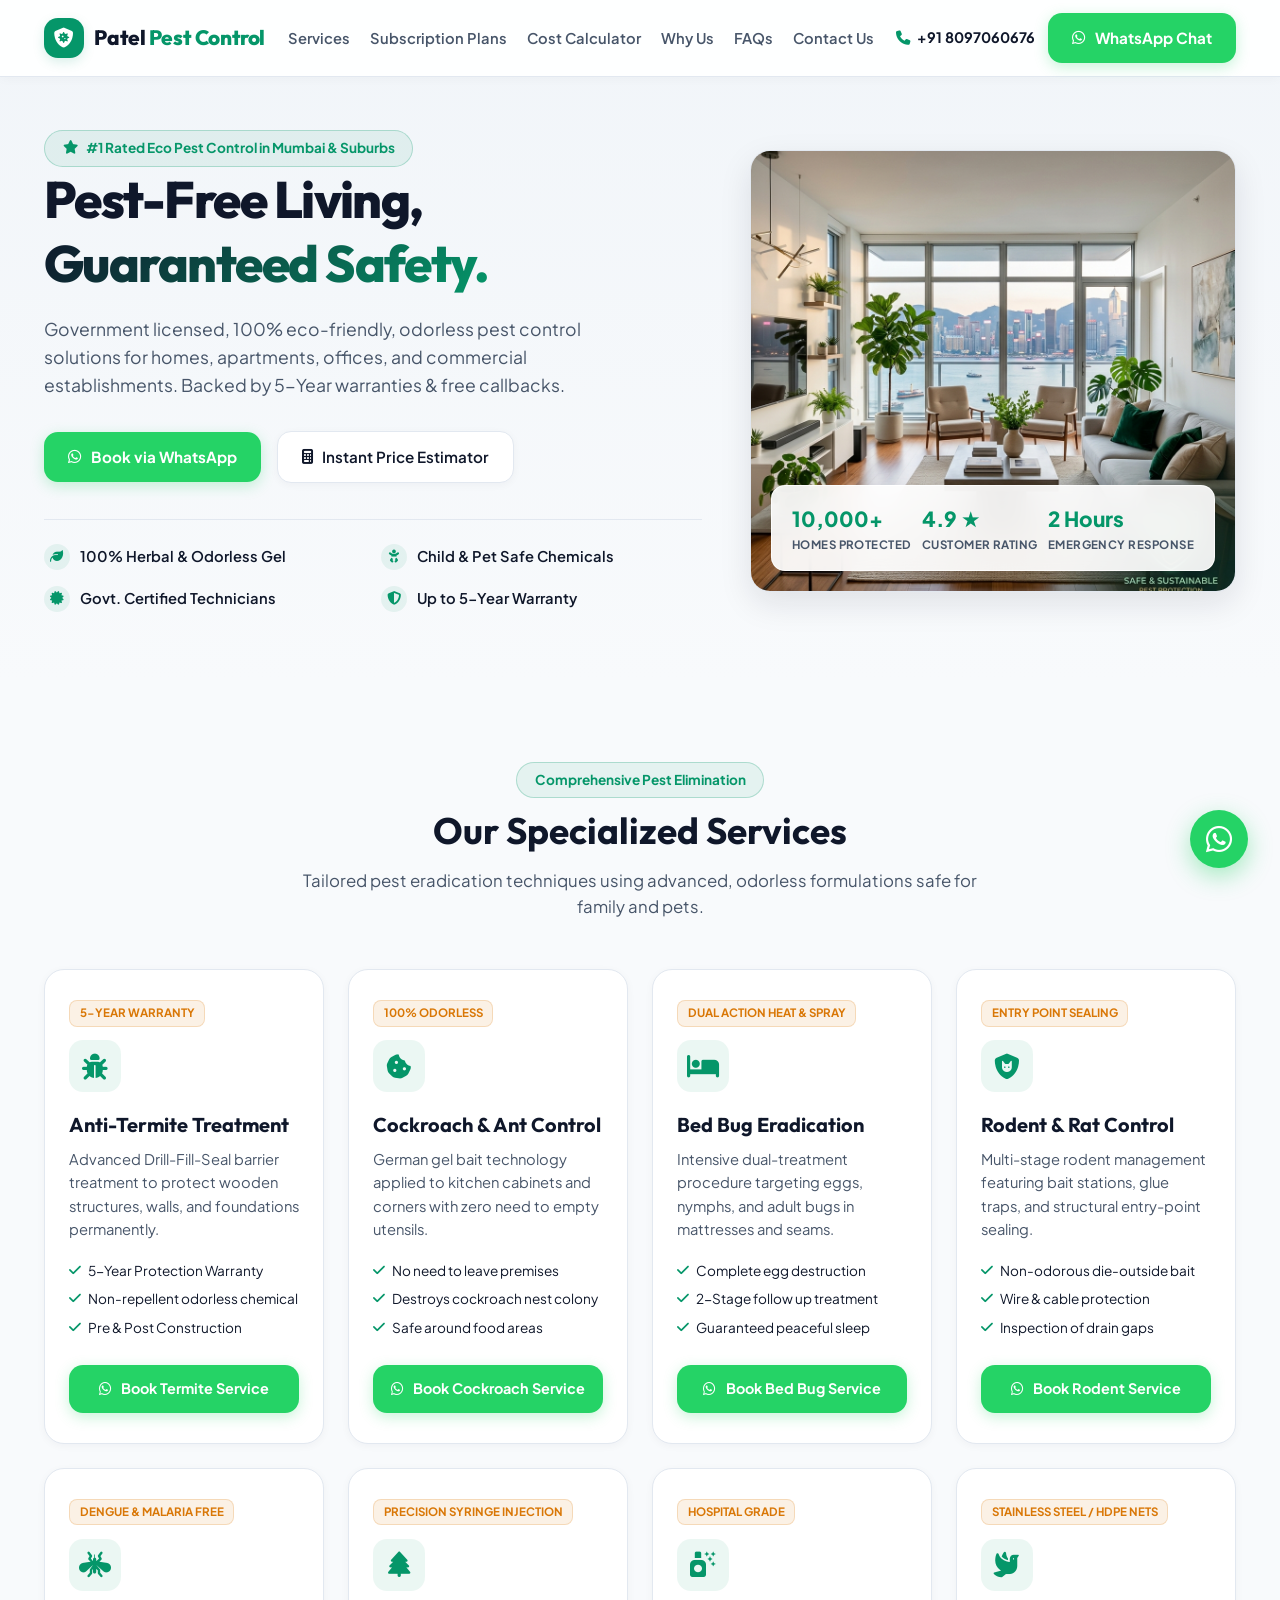
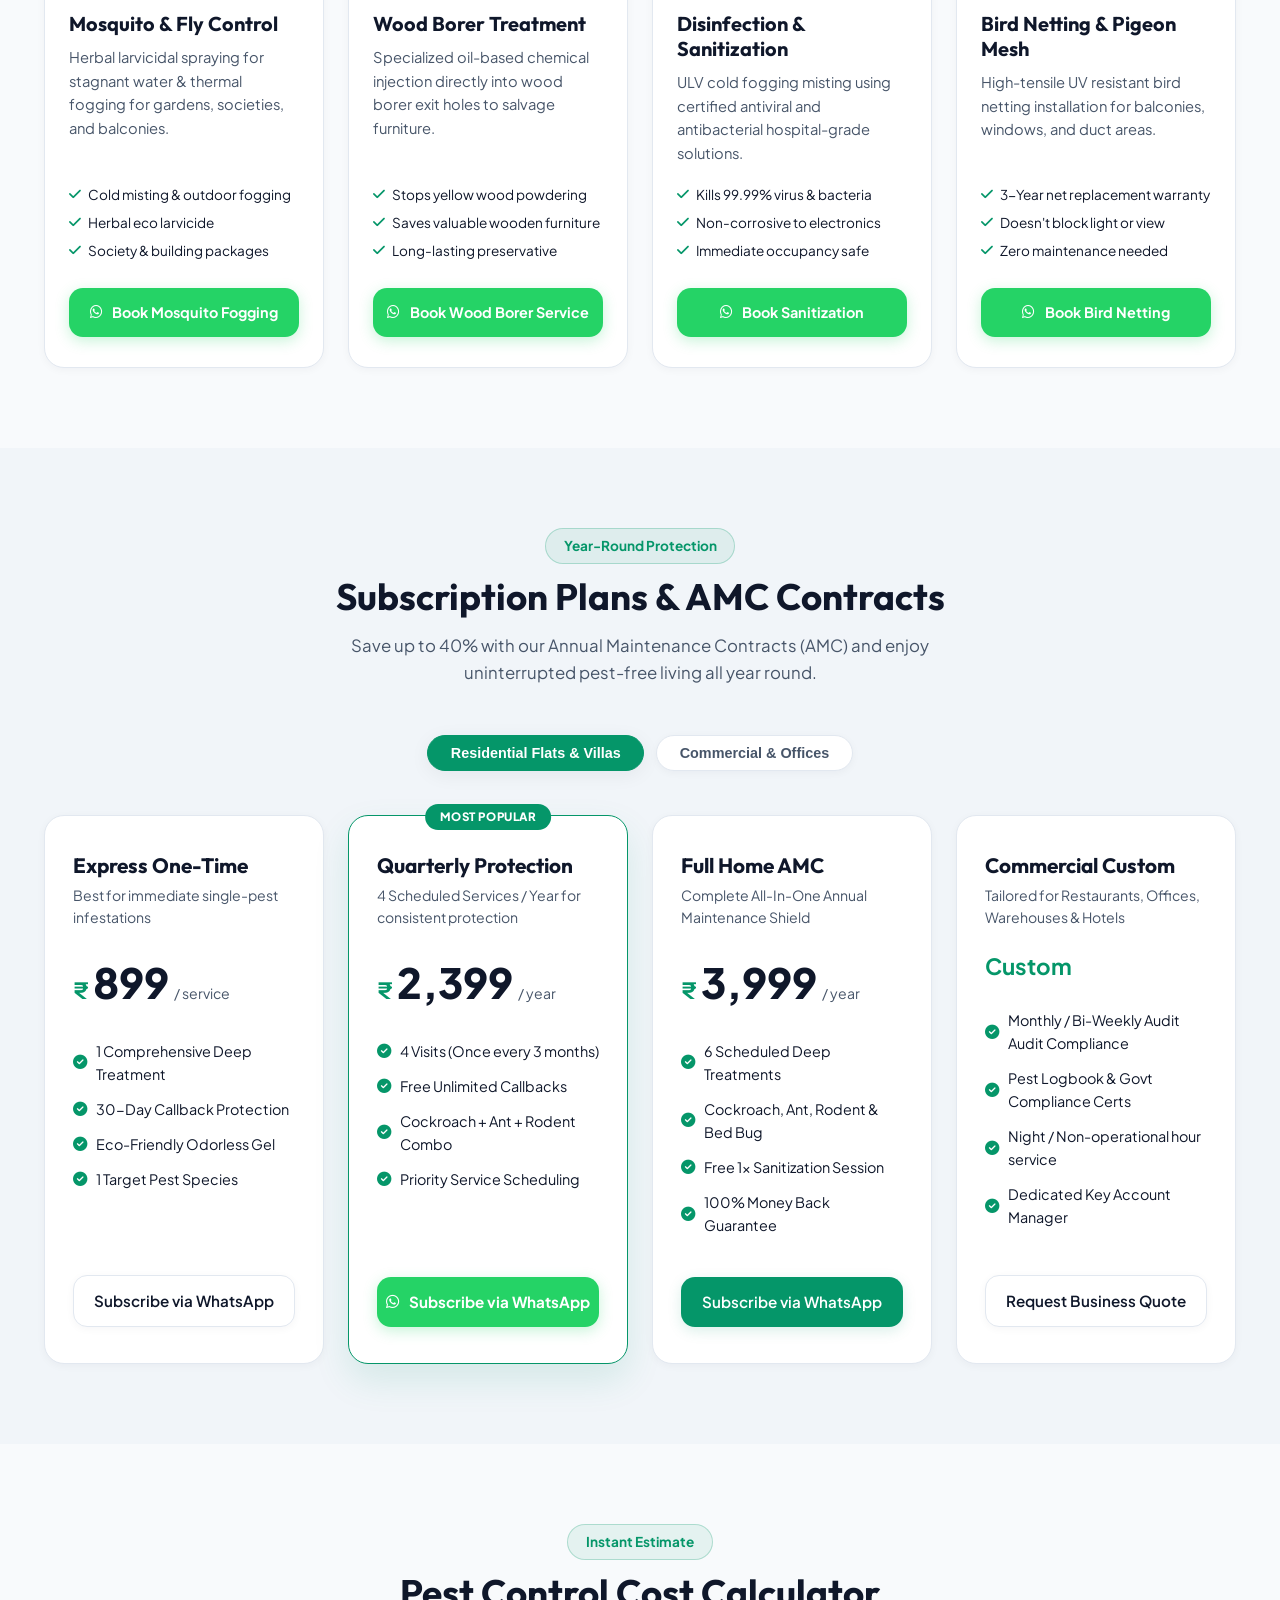
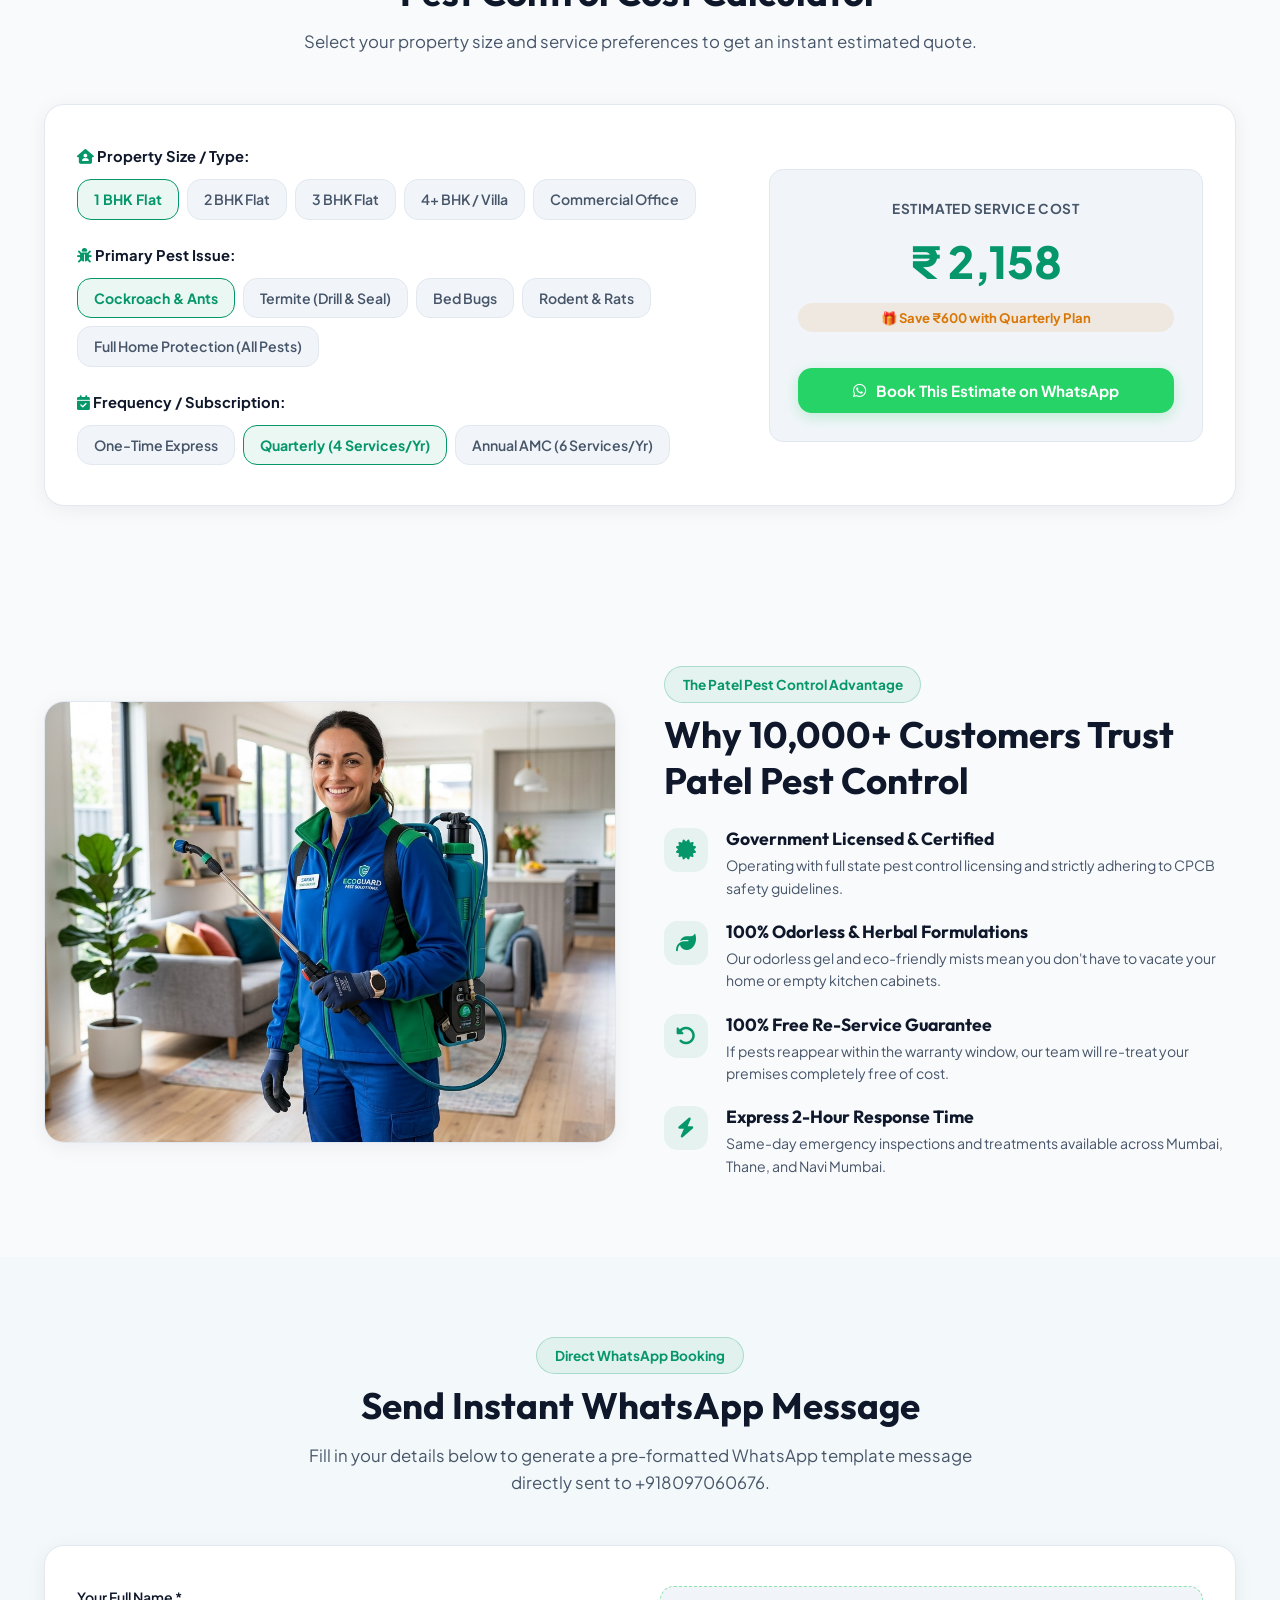
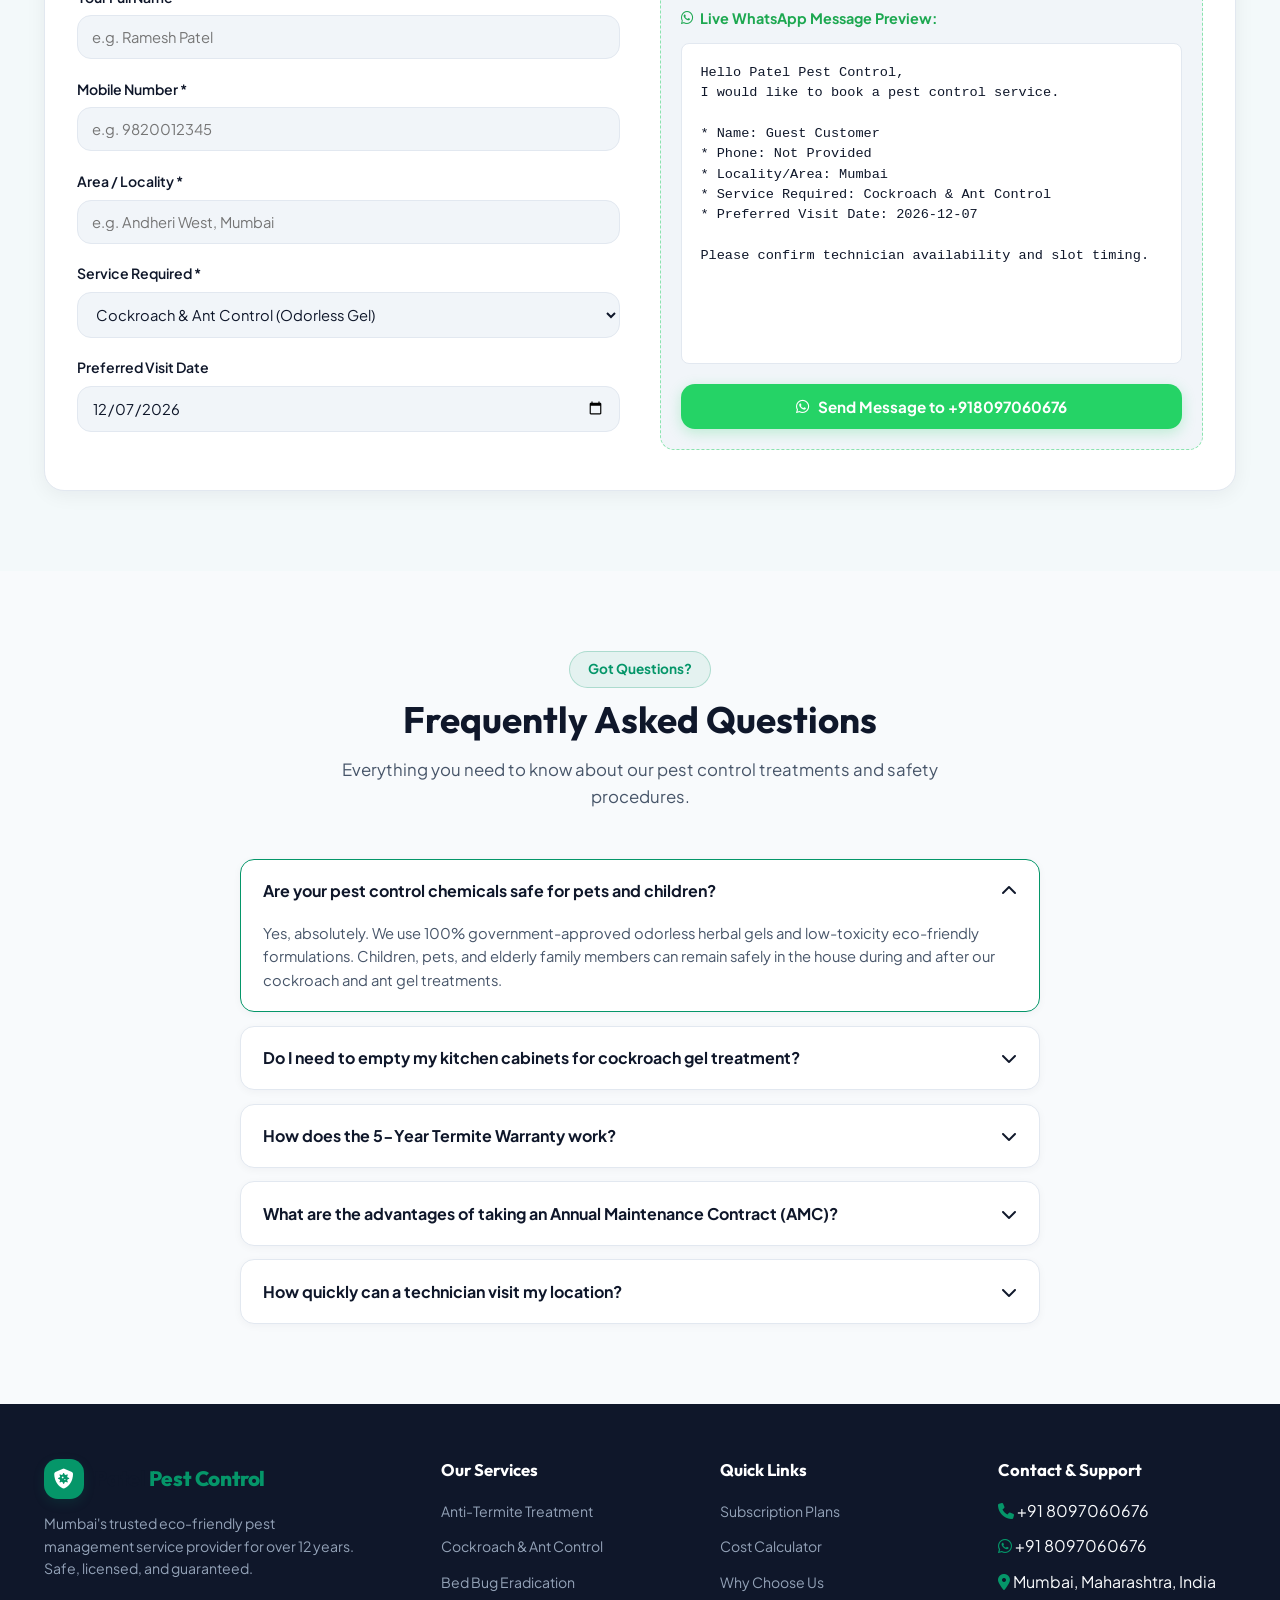
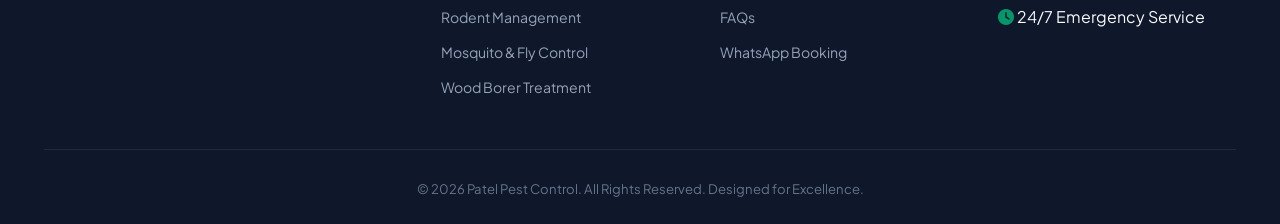
==== index.html @ f228562a "first" ====
<!DOCTYPE html>
<html lang="en">
<head>
  <meta charset="UTF-8">
  <meta name="viewport" content="width=device-width, initial-scale=1.0">
  <title>Patel Pest Control | Govt Licensed Eco-Friendly Pest Control & AMC Services</title>
  <meta name="description" content="Patel Pest Control provides 100% safe, odorless, and eco-friendly pest control services for home and commercial premises. Termite, Cockroach, Bed Bug, Rodent & AMC Subscription plans. Contact +918097060676.">
  <link rel="stylesheet" href="styles.css">
  <!-- Font Awesome Icons -->
  <link rel="stylesheet" href="https://cdnjs.cloudflare.com/ajax/libs/font-awesome/6.4.0/css/all.min.css">
</head>
<body>

  <!-- Floating WhatsApp CTA -->
  <a href="https://wa.me/918097060676?text=Hi%20Patel%20Pest%20Control%2C%20I%20need%20an%20urgent%20pest%20control%20inspection." 
     target="_blank" 
     rel="noopener noreferrer" 
     class="whatsapp-float" 
     id="floatingWhatsappBtn"
     aria-label="Chat on WhatsApp">
    <i class="fa-brands fa-whatsapp"></i>
  </a>

  <!-- Header Navigation -->
  <header class="header" id="header">
    <div class="container header-container">
      <a href="#" class="brand">
        <div class="brand-icon">
          <i class="fa-solid fa-shield-virus"></i>
        </div>
        <div class="brand-name">
          Patel <span class="text-emerald">Pest Control</span>
        </div>
      </a>

      <nav>
        <ul class="nav-menu" id="navMenu">
          <li><a href="#services" class="nav-link">Services</a></li>
          <li><a href="#pricing" class="nav-link">Subscription Plans</a></li>
          <li><a href="#estimator" class="nav-link">Cost Calculator</a></li>
          <li><a href="#why-us" class="nav-link">Why Us</a></li>
          <li><a href="#faqs" class="nav-link">FAQs</a></li>
          <li><a href="#contact" class="nav-link">Contact Us</a></li>
          <li class="mobile-only-cta" style="margin-top: 0.5rem; display: none;">
            <a href="tel:+918097060676" class="btn btn-secondary" style="width: 100%; text-align: center;">
              <i class="fa-solid fa-phone text-emerald"></i> Call +91 8097060676
            </a>
          </li>
        </ul>
      </nav>

      <div class="header-actions">
        <a href="tel:+918097060676" class="phone-link">
          <i class="fa-solid fa-phone text-emerald"></i>
          <span>+91 8097060676</span>
        </a>
        <a href="https://wa.me/918097060676?text=Hello%20Patel%20Pest%20Control%2C%20I%20would%20like%20to%20inquire%20about%20your%20services." 
           target="_blank" 
           rel="noopener noreferrer" 
           class="btn btn-whatsapp" 
           id="headerWhatsappBtn">
          <i class="fa-brands fa-whatsapp"></i>
          <span>WhatsApp Chat</span>
        </a>
        <button class="mobile-toggle" id="mobileToggle" aria-label="Toggle navigation">
          <i class="fa-solid fa-bars"></i>
        </button>
      </div>
    </div>
  </header>

  <!-- Hero Section -->
  <section class="hero" id="hero">
    <div class="container hero-grid">
      <div class="hero-content">
        <div class="badge hero-badge">
          <i class="fa-solid fa-star text-amber"></i>
          <span>#1 Rated Eco Pest Control in Mumbai & Suburbs</span>
        </div>
        <h1 class="hero-title">
          Pest-Free Living, <br>
          <span class="text-gradient">Guaranteed Safety.</span>
        </h1>
        <p class="hero-subtitle">
          Government licensed, 100% eco-friendly, odorless pest control solutions for homes, apartments, offices, and commercial establishments. Backed by 5-Year warranties & free callbacks.
        </p>

        <div class="hero-actions">
          <a href="https://wa.me/918097060676?text=Hi%20Patel%20Pest%20Control%2C%20I%20want%20to%20book%20a%20free%20pest%20inspection%20service." 
             target="_blank" 
             rel="noopener noreferrer" 
             class="btn btn-whatsapp" 
             id="heroBookWhatsappBtn">
            <i class="fa-brands fa-whatsapp"></i>
            <span>Book via WhatsApp</span>
          </a>
          <a href="#estimator" class="btn btn-secondary">
            <i class="fa-solid fa-calculator"></i>
            <span>Instant Price Estimator</span>
          </a>
        </div>

        <div class="hero-trust-list">
          <div class="trust-item">
            <div class="trust-icon"><i class="fa-solid fa-leaf"></i></div>
            <span>100% Herbal & Odorless Gel</span>
          </div>
          <div class="trust-item">
            <div class="trust-icon"><i class="fa-solid fa-baby"></i></div>
            <span>Child & Pet Safe Chemicals</span>
          </div>
          <div class="trust-item">
            <div class="trust-icon"><i class="fa-solid fa-certificate"></i></div>
            <span>Govt. Certified Technicians</span>
          </div>
          <div class="trust-item">
            <div class="trust-icon"><i class="fa-solid fa-shield-halved"></i></div>
            <span>Up to 5-Year Warranty</span>
          </div>
        </div>
      </div>

      <div class="hero-image-wrapper">
        <div class="hero-card">
          <img src="assets/hero.png" alt="Patel Pest Control - Clean Modern Home">
          <div class="hero-floating-badge">
            <div class="stat-item">
              <div class="stat-number">10,000+</div>
              <div class="stat-label">Homes Protected</div>
            </div>
            <div class="stat-item">
              <div class="stat-number">4.9 ★</div>
              <div class="stat-label">Customer Rating</div>
            </div>
            <div class="stat-item">
              <div class="stat-number">2 Hours</div>
              <div class="stat-label">Emergency Response</div>
            </div>
          </div>
        </div>
      </div>
    </div>
  </section>

  <!-- Comprehensive Services Section -->
  <section class="section" id="services">
    <div class="container">
      <div class="section-header">
        <div class="badge">Comprehensive Pest Elimination</div>
        <h2 class="section-title">Our Specialized Services</h2>
        <p class="section-subtitle">
          Tailored pest eradication techniques using advanced, odorless formulations safe for family and pets.
        </p>
      </div>

      <div class="services-grid">
        <!-- Service 1: Termite Control -->
        <div class="service-card">
          <div class="service-tag">5-YEAR WARRANTY</div>
          <div class="service-icon-box">
            <i class="fa-solid fa-bug"></i>
          </div>
          <h3 class="service-title">Anti-Termite Treatment</h3>
          <p class="service-desc">
            Advanced Drill-Fill-Seal barrier treatment to protect wooden structures, walls, and foundations permanently.
          </p>
          <ul class="service-features">
            <li><i class="fa-solid fa-check"></i> 5-Year Protection Warranty</li>
            <li><i class="fa-solid fa-check"></i> Non-repellent odorless chemical</li>
            <li><i class="fa-solid fa-check"></i> Pre & Post Construction</li>
          </ul>
          <a href="https://wa.me/918097060676?text=Hi%20Patel%20Pest%20Control%2C%20I%20want%20to%20book%20Anti-Termite%20Treatment." 
             target="_blank" rel="noopener noreferrer" class="btn btn-whatsapp" style="width: 100%; font-size: 0.9rem;">
            <i class="fa-brands fa-whatsapp"></i> Book Termite Service
          </a>
        </div>

        <!-- Service 2: Cockroach Control -->
        <div class="service-card">
          <div class="service-tag">100% ODORLESS</div>
          <div class="service-icon-box">
            <i class="fa-solid fa-cookie-bite"></i>
          </div>
          <h3 class="service-title">Cockroach & Ant Control</h3>
          <p class="service-desc">
            German gel bait technology applied to kitchen cabinets and corners with zero need to empty utensils.
          </p>
          <ul class="service-features">
            <li><i class="fa-solid fa-check"></i> No need to leave premises</li>
            <li><i class="fa-solid fa-check"></i> Destroys cockroach nest colony</li>
            <li><i class="fa-solid fa-check"></i> Safe around food areas</li>
          </ul>
          <a href="https://wa.me/918097060676?text=Hi%20Patel%20Pest%20Control%2C%20I%20need%20Cockroach%20%26%20Ant%20Control%20service." 
             target="_blank" rel="noopener noreferrer" class="btn btn-whatsapp" style="width: 100%; font-size: 0.9rem;">
            <i class="fa-brands fa-whatsapp"></i> Book Cockroach Service
          </a>
        </div>

        <!-- Service 3: Bed Bug Eradication -->
        <div class="service-card">
          <div class="service-tag">DUAL ACTION HEAT & SPRAY</div>
          <div class="service-icon-box">
            <i class="fa-solid fa-bed"></i>
          </div>
          <h3 class="service-title">Bed Bug Eradication</h3>
          <p class="service-desc">
            Intensive dual-treatment procedure targeting eggs, nymphs, and adult bugs in mattresses and seams.
          </p>
          <ul class="service-features">
            <li><i class="fa-solid fa-check"></i> Complete egg destruction</li>
            <li><i class="fa-solid fa-check"></i> 2-Stage follow up treatment</li>
            <li><i class="fa-solid fa-check"></i> Guaranteed peaceful sleep</li>
          </ul>
          <a href="https://wa.me/918097060676?text=Hi%20Patel%20Pest%20Control%2C%20I%20need%20urgent%20Bed%20Bug%20Treatment." 
             target="_blank" rel="noopener noreferrer" class="btn btn-whatsapp" style="width: 100%; font-size: 0.9rem;">
            <i class="fa-brands fa-whatsapp"></i> Book Bed Bug Service
          </a>
        </div>

        <!-- Service 4: Rodent Control -->
        <div class="service-card">
          <div class="service-tag">ENTRY POINT SEALING</div>
          <div class="service-icon-box">
            <i class="fa-solid fa-shield-cat"></i>
          </div>
          <h3 class="service-title">Rodent & Rat Control</h3>
          <p class="service-desc">
            Multi-stage rodent management featuring bait stations, glue traps, and structural entry-point sealing.
          </p>
          <ul class="service-features">
            <li><i class="fa-solid fa-check"></i> Non-odorous die-outside bait</li>
            <li><i class="fa-solid fa-check"></i> Wire & cable protection</li>
            <li><i class="fa-solid fa-check"></i> Inspection of drain gaps</li>
          </ul>
          <a href="https://wa.me/918097060676?text=Hi%20Patel%20Pest%20Control%2C%20I%20want%20to%20inquire%20about%20Rodent%20%26%20Rat%20Control." 
             target="_blank" rel="noopener noreferrer" class="btn btn-whatsapp" style="width: 100%; font-size: 0.9rem;">
            <i class="fa-brands fa-whatsapp"></i> Book Rodent Service
          </a>
        </div>

        <!-- Service 5: Mosquito Control -->
        <div class="service-card">
          <div class="service-tag">DENGUE & MALARIA FREE</div>
          <div class="service-icon-box">
            <i class="fa-solid fa-mosquito"></i>
          </div>
          <h3 class="service-title">Mosquito & Fly Control</h3>
          <p class="service-desc">
            Herbal larvicidal spraying for stagnant water & thermal fogging for gardens, societies, and balconies.
          </p>
          <ul class="service-features">
            <li><i class="fa-solid fa-check"></i> Cold misting & outdoor fogging</li>
            <li><i class="fa-solid fa-check"></i> Herbal eco larvicide</li>
            <li><i class="fa-solid fa-check"></i> Society & building packages</li>
          </ul>
          <a href="https://wa.me/918097060676?text=Hi%20Patel%20Pest%20Control%2C%20I%20need%20Mosquito%20%26%20Fly%20Fogging%20service." 
             target="_blank" rel="noopener noreferrer" class="btn btn-whatsapp" style="width: 100%; font-size: 0.9rem;">
            <i class="fa-brands fa-whatsapp"></i> Book Mosquito Fogging
          </a>
        </div>

        <!-- Service 6: Wood Borer Treatment -->
        <div class="service-card">
          <div class="service-tag">PRECISION SYRINGE INJECTION</div>
          <div class="service-icon-box">
            <i class="fa-solid fa-tree"></i>
          </div>
          <h3 class="service-title">Wood Borer Treatment</h3>
          <p class="service-desc">
            Specialized oil-based chemical injection directly into wood borer exit holes to salvage furniture.
          </p>
          <ul class="service-features">
            <li><i class="fa-solid fa-check"></i> Stops yellow wood powdering</li>
            <li><i class="fa-solid fa-check"></i> Saves valuable wooden furniture</li>
            <li><i class="fa-solid fa-check"></i> Long-lasting preservative</li>
          </ul>
          <a href="https://wa.me/918097060676?text=Hi%20Patel%20Pest%20Control%2C%20I%20need%20Wood%20Borer%20furniture%20treatment." 
             target="_blank" rel="noopener noreferrer" class="btn btn-whatsapp" style="width: 100%; font-size: 0.9rem;">
            <i class="fa-brands fa-whatsapp"></i> Book Wood Borer Service
          </a>
        </div>

        <!-- Service 7: Disinfection & Sanitization -->
        <div class="service-card">
          <div class="service-tag">HOSPITAL GRADE</div>
          <div class="service-icon-box">
            <i class="fa-solid fa-spray-can-sparkles"></i>
          </div>
          <h3 class="service-title">Disinfection & Sanitization</h3>
          <p class="service-desc">
            ULV cold fogging misting using certified antiviral and antibacterial hospital-grade solutions.
          </p>
          <ul class="service-features">
            <li><i class="fa-solid fa-check"></i> Kills 99.99% virus & bacteria</li>
            <li><i class="fa-solid fa-check"></i> Non-corrosive to electronics</li>
            <li><i class="fa-solid fa-check"></i> Immediate occupancy safe</li>
          </ul>
          <a href="https://wa.me/918097060676?text=Hi%20Patel%20Pest%20Control%2C%20I%20need%20Disinfection%20%26%20Sanitization%20service." 
             target="_blank" rel="noopener noreferrer" class="btn btn-whatsapp" style="width: 100%; font-size: 0.9rem;">
            <i class="fa-brands fa-whatsapp"></i> Book Sanitization
          </a>
        </div>

        <!-- Service 8: Bird Netting -->
        <div class="service-card">
          <div class="service-tag">STAINLESS STEEL / HDPE NETS</div>
          <div class="service-icon-box">
            <i class="fa-solid fa-dove"></i>
          </div>
          <h3 class="service-title">Bird Netting & Pigeon Mesh</h3>
          <p class="service-desc">
            High-tensile UV resistant bird netting installation for balconies, windows, and duct areas.
          </p>
          <ul class="service-features">
            <li><i class="fa-solid fa-check"></i> 3-Year net replacement warranty</li>
            <li><i class="fa-solid fa-check"></i> Doesn't block light or view</li>
            <li><i class="fa-solid fa-check"></i> Zero maintenance needed</li>
          </ul>
          <a href="https://wa.me/918097060676?text=Hi%20Patel%20Pest%20Control%2C%20I%20need%20Bird%20Netting%20installation%20for%20balcony." 
             target="_blank" rel="noopener noreferrer" class="btn btn-whatsapp" style="width: 100%; font-size: 0.9rem;">
            <i class="fa-brands fa-whatsapp"></i> Book Bird Netting
          </a>
        </div>
      </div>
    </div>
  </section>

  <!-- Subscription Plans & Pricing Section -->
  <section class="section pricing-section" id="pricing">
    <div class="container">
      <div class="section-header">
        <div class="badge">Year-Round Protection</div>
        <h2 class="section-title">Subscription Plans & AMC Contracts</h2>
        <p class="section-subtitle">
          Save up to 40% with our Annual Maintenance Contracts (AMC) and enjoy uninterrupted pest-free living all year round.
        </p>
      </div>

      <div class="toggle-container">
        <button class="toggle-btn active" id="toggleResidential" onclick="switchPlanType('residential')">Residential Flats & Villas</button>
        <button class="toggle-btn" id="toggleCommercial" onclick="switchPlanType('commercial')">Commercial & Offices</button>
      </div>

      <div class="pricing-grid" id="pricingGrid">
        <!-- Plan 1: One-Time -->
        <div class="pricing-card">
          <h3 class="pricing-plan-name">Express One-Time</h3>
          <p class="pricing-plan-desc">Best for immediate single-pest infestations</p>
          <div class="price-box">
            <span class="price-currency">₹</span>
            <span class="price-amount" id="p1-price">899</span>
            <span class="price-period">/ service</span>
          </div>
          <ul class="pricing-features">
            <li><i class="fa-solid fa-circle-check"></i> 1 Comprehensive Deep Treatment</li>
            <li><i class="fa-solid fa-circle-check"></i> 30-Day Callback Protection</li>
            <li><i class="fa-solid fa-circle-check"></i> Eco-Friendly Odorless Gel</li>
            <li><i class="fa-solid fa-circle-check"></i> 1 Target Pest Species</li>
          </ul>
          <a href="https://wa.me/918097060676?text=Hi%20Patel%20Pest%20Control%2C%20I%20want%20to%20subscribe%20to%20Express%20One-Time%20Plan." 
             target="_blank" rel="noopener noreferrer" class="btn btn-secondary" style="width: 100%;">
            Subscribe via WhatsApp
          </a>
        </div>

        <!-- Plan 2: Quarterly Protection (Popular) -->
        <div class="pricing-card popular">
          <h3 class="pricing-plan-name">Quarterly Protection</h3>
          <p class="pricing-plan-desc">4 Scheduled Services / Year for consistent protection</p>
          <div class="price-box">
            <span class="price-currency">₹</span>
            <span class="price-amount" id="p2-price">2,399</span>
            <span class="price-period">/ year</span>
          </div>
          <ul class="pricing-features">
            <li><i class="fa-solid fa-circle-check"></i> 4 Visits (Once every 3 months)</li>
            <li><i class="fa-solid fa-circle-check"></i> Free Unlimited Callbacks</li>
            <li><i class="fa-solid fa-circle-check"></i> Cockroach + Ant + Rodent Combo</li>
            <li><i class="fa-solid fa-circle-check"></i> Priority Service Scheduling</li>
          </ul>
          <a href="https://wa.me/918097060676?text=Hi%20Patel%20Pest%20Control%2C%20I%20want%20to%20subscribe%20to%20Quarterly%20Protection%20Plan%20(%E2%82%B92399%2Fyr)." 
             target="_blank" rel="noopener noreferrer" class="btn btn-whatsapp" style="width: 100%;">
            <i class="fa-brands fa-whatsapp"></i> Subscribe via WhatsApp
          </a>
        </div>

        <!-- Plan 3: Annual AMC (Best Value) -->
        <div class="pricing-card">
          <h3 class="pricing-plan-name">Full Home AMC</h3>
          <p class="pricing-plan-desc">Complete All-In-One Annual Maintenance Shield</p>
          <div class="price-box">
            <span class="price-currency">₹</span>
            <span class="price-amount" id="p3-price">3,999</span>
            <span class="price-period">/ year</span>
          </div>
          <ul class="pricing-features">
            <li><i class="fa-solid fa-circle-check"></i> 6 Scheduled Deep Treatments</li>
            <li><i class="fa-solid fa-circle-check"></i> Cockroach, Ant, Rodent & Bed Bug</li>
            <li><i class="fa-solid fa-circle-check"></i> Free 1x Sanitization Session</li>
            <li><i class="fa-solid fa-circle-check"></i> 100% Money Back Guarantee</li>
          </ul>
          <a href="https://wa.me/918097060676?text=Hi%20Patel%20Pest%20Control%2C%20I%20want%20to%20subscribe%20to%20Full%20Home%20AMC%20Plan." 
             target="_blank" rel="noopener noreferrer" class="btn btn-primary" style="width: 100%;">
            Subscribe via WhatsApp
          </a>
        </div>

        <!-- Plan 4: Commercial Enterprise -->
        <div class="pricing-card">
          <h3 class="pricing-plan-name">Commercial Custom</h3>
          <p class="pricing-plan-desc">Tailored for Restaurants, Offices, Warehouses & Hotels</p>
          <div class="price-box">
            <span class="price-currency">Custom</span>
          </div>
          <ul class="pricing-features">
            <li><i class="fa-solid fa-circle-check"></i> Monthly / Bi-Weekly Audit Audit Compliance</li>
            <li><i class="fa-solid fa-circle-check"></i> Pest Logbook & Govt Compliance Certs</li>
            <li><i class="fa-solid fa-circle-check"></i> Night / Non-operational hour service</li>
            <li><i class="fa-solid fa-circle-check"></i> Dedicated Key Account Manager</li>
          </ul>
          <a href="https://wa.me/918097060676?text=Hi%20Patel%20Pest%20Control%2C%20I%20need%20a%20Custom%20Commercial%20Pest%20Control%20Quote%20for%20my%20business." 
             target="_blank" rel="noopener noreferrer" class="btn btn-secondary" style="width: 100%;">
            Request Business Quote
          </a>
        </div>
      </div>
    </div>
  </section>

  <!-- Interactive Pest Cost Estimator -->
  <section class="section" id="estimator">
    <div class="container">
      <div class="section-header">
        <div class="badge">Instant Estimate</div>
        <h2 class="section-title">Pest Control Cost Calculator</h2>
        <p class="section-subtitle">Select your property size and service preferences to get an instant estimated quote.</p>
      </div>

      <div class="estimator-card">
        <div class="estimator-controls">
          <div class="control-group">
            <label><i class="fa-solid fa-house-user text-emerald"></i> Property Size / Type:</label>
            <div class="chip-group" id="propertyChipGroup">
              <div class="chip selected" data-value="1bhk" onclick="selectProperty('1bhk')">1 BHK Flat</div>
              <div class="chip" data-value="2bhk" onclick="selectProperty('2bhk')">2 BHK Flat</div>
              <div class="chip" data-value="3bhk" onclick="selectProperty('3bhk')">3 BHK Flat</div>
              <div class="chip" data-value="villa" onclick="selectProperty('villa')">4+ BHK / Villa</div>
              <div class="chip" data-value="office" onclick="selectProperty('office')">Commercial Office</div>
            </div>
          </div>

          <div class="control-group">
            <label><i class="fa-solid fa-bug text-emerald"></i> Primary Pest Issue:</label>
            <div class="chip-group" id="pestChipGroup">
              <div class="chip selected" data-value="cockroach" onclick="selectPest('cockroach')">Cockroach & Ants</div>
              <div class="chip" data-value="termite" onclick="selectPest('termite')">Termite (Drill & Seal)</div>
              <div class="chip" data-value="bedbug" onclick="selectPest('bedbug')">Bed Bugs</div>
              <div class="chip" data-value="rodent" onclick="selectPest('rodent')">Rodent & Rats</div>
              <div class="chip" data-value="combo" onclick="selectPest('combo')">Full Home Protection (All Pests)</div>
            </div>
          </div>

          <div class="control-group">
            <label><i class="fa-solid fa-calendar-check text-emerald"></i> Frequency / Subscription:</label>
            <div class="chip-group" id="freqChipGroup">
              <div class="chip" data-value="once" onclick="selectFreq('once')">One-Time Express</div>
              <div class="chip selected" data-value="quarterly" onclick="selectFreq('quarterly')">Quarterly (4 Services/Yr)</div>
              <div class="chip" data-value="amc" onclick="selectFreq('amc')">Annual AMC (6 Services/Yr)</div>
            </div>
          </div>
        </div>

        <div class="estimator-result-box">
          <div class="result-heading">Estimated Service Cost</div>
          <div class="result-price" id="calcTotalPrice">₹ 2,399</div>
          <div class="result-savings" id="calcSavingsTag">🎁 You Save ₹600 with Quarterly Plan</div>
          <button class="btn btn-whatsapp" id="calcWhatsappBtn" onclick="sendCalculatedQuote()" style="width: 100%; margin-top: 1rem;">
            <i class="fa-brands fa-whatsapp"></i> Book This Estimate on WhatsApp
          </button>
        </div>
      </div>
    </div>
  </section>

  <!-- Why Choose Us & Technician Section -->
  <section class="section" id="why-us">
    <div class="container why-us-grid">
      <div class="technician-image-box">
        <img src="assets/technician.png" alt="Patel Pest Control Certified Technician">
      </div>

      <div>
        <div class="badge">The Patel Pest Control Advantage</div>
        <h2 class="section-title" style="text-align: left; margin-bottom: 1.5rem;">
          Why 10,000+ Customers Trust Patel Pest Control
        </h2>

        <div class="feature-list">
          <div class="feature-item">
            <div class="feature-icon"><i class="fa-solid fa-certificate"></i></div>
            <div>
              <h3 class="feature-title">Government Licensed & Certified</h3>
              <p class="feature-desc">Operating with full state pest control licensing and strictly adhering to CPCB safety guidelines.</p>
            </div>
          </div>

          <div class="feature-item">
            <div class="feature-icon"><i class="fa-solid fa-leaf"></i></div>
            <div>
              <h3 class="feature-title">100% Odorless & Herbal Formulations</h3>
              <p class="feature-desc">Our odorless gel and eco-friendly mists mean you don't have to vacate your home or empty kitchen cabinets.</p>
            </div>
          </div>

          <div class="feature-item">
            <div class="feature-icon"><i class="fa-solid fa-rotate-left"></i></div>
            <div>
              <h3 class="feature-title">100% Free Re-Service Guarantee</h3>
              <p class="feature-desc">If pests reappear within the warranty window, our team will re-treat your premises completely free of cost.</p>
            </div>
          </div>

          <div class="feature-item">
            <div class="feature-icon"><i class="fa-solid fa-bolt"></i></div>
            <div>
              <h3 class="feature-title">Express 2-Hour Response Time</h3>
              <p class="feature-desc">Same-day emergency inspections and treatments available across Mumbai, Thane, and Navi Mumbai.</p>
            </div>
          </div>
        </div>
      </div>
    </div>
  </section>

  <!-- WhatsApp Booking Contact Form & Generator -->
  <section class="section" id="contact" style="background: rgba(16, 185, 129, 0.02);">
    <div class="container">
      <div class="section-header">
        <div class="badge">Direct WhatsApp Booking</div>
        <h2 class="section-title">Send Instant WhatsApp Message</h2>
        <p class="section-subtitle">Fill in your details below to generate a pre-formatted WhatsApp template message directly sent to +918097060676.</p>
      </div>

      <div class="contact-card">
        <form id="whatsappForm" onsubmit="handleFormSubmit(event)">
          <div class="form-group">
            <label for="custName">Your Full Name *</label>
            <input type="text" id="custName" class="form-input" placeholder="e.g. Ramesh Patel" required oninput="updateMessagePreview()">
          </div>

          <div class="form-group">
            <label for="custPhone">Mobile Number *</label>
            <input type="tel" id="custPhone" class="form-input" placeholder="e.g. 9820012345" required oninput="updateMessagePreview()">
          </div>

          <div class="form-group">
            <label for="custArea">Area / Locality *</label>
            <input type="text" id="custArea" class="form-input" placeholder="e.g. Andheri West, Mumbai" required oninput="updateMessagePreview()">
          </div>

          <div class="form-group">
            <label for="custService">Service Required *</label>
            <select id="custService" class="form-select" onchange="updateMessagePreview()">
              <option value="Cockroach & Ant Control">Cockroach & Ant Control (Odorless Gel)</option>
              <option value="Anti-Termite Treatment">Anti-Termite Treatment (5-Yr Warranty)</option>
              <option value="Bed Bug Eradication">Bed Bug Eradication</option>
              <option value="Rodent & Rat Control">Rodent & Rat Control</option>
              <option value="Mosquito & Fly Fogging">Mosquito & Fly Fogging</option>
              <option value="Full Home AMC Subscription">Full Home AMC Subscription</option>
              <option value="Commercial Business Quote">Commercial Business Quote</option>
            </select>
          </div>

          <div class="form-group">
            <label for="custDate">Preferred Visit Date</label>
            <input type="date" id="custDate" class="form-input" onchange="updateMessagePreview()">
          </div>
        </form>

        <div class="message-preview-box">
          <div class="preview-header">
            <i class="fa-brands fa-whatsapp"></i> Live WhatsApp Message Preview:
          </div>
          <div class="preview-body" id="previewText">
Hello Patel Pest Control,
I would like to book a pest control service.

* Name: Guest Customer
* Phone: Not Provided
* Locality/Area: Mumbai
* Service Required: Cockroach & Ant Control
* Preferred Visit Date: Tomorrow

Please confirm technician availability and slot timing.
          </div>
          <button type="button" class="btn btn-whatsapp" style="width: 100%;" onclick="sendDirectWhatsappMessage()">
            <i class="fa-brands fa-whatsapp"></i> Send Message to +918097060676
          </button>
        </div>
      </div>
    </div>
  </section>

  <!-- FAQ Accordion -->
  <section class="section" id="faqs">
    <div class="container">
      <div class="section-header">
        <div class="badge">Got Questions?</div>
        <h2 class="section-title">Frequently Asked Questions</h2>
        <p class="section-subtitle">Everything you need to know about our pest control treatments and safety procedures.</p>
      </div>

      <div class="faq-grid">
        <div class="faq-item active" onclick="toggleFaq(this)">
          <div class="faq-question">
            <span>Are your pest control chemicals safe for pets and children?</span>
            <i class="fa-solid fa-chevron-down faq-toggle-icon"></i>
          </div>
          <div class="faq-answer">
            Yes, absolutely. We use 100% government-approved odorless herbal gels and low-toxicity eco-friendly formulations. Children, pets, and elderly family members can remain safely in the house during and after our cockroach and ant gel treatments.
          </div>
        </div>

        <div class="faq-item" onclick="toggleFaq(this)">
          <div class="faq-question">
            <span>Do I need to empty my kitchen cabinets for cockroach gel treatment?</span>
            <i class="fa-solid fa-chevron-down faq-toggle-icon"></i>
          </div>
          <div class="faq-answer">
            No! That is the beauty of our advanced German gel baiting technique. Our technicians apply minute gel dots in hidden hinges and corners without requiring you to move a single utensil or container.
          </div>
        </div>

        <div class="faq-item" onclick="toggleFaq(this)">
          <div class="faq-question">
            <span>How does the 5-Year Termite Warranty work?</span>
            <i class="fa-solid fa-chevron-down faq-toggle-icon"></i>
          </div>
          <div class="faq-answer">
            Our anti-termite treatment includes precision drilling along walls and furniture joints, filling with high-grade termiticide, and sealing with white cement. We provide an official stamped warranty certificate. If any termite activity resurfaces within 5 years, we re-treat the area free of charge.
          </div>
        </div>

        <div class="faq-item" onclick="toggleFaq(this)">
          <div class="faq-question">
            <span>What are the advantages of taking an Annual Maintenance Contract (AMC)?</span>
            <i class="fa-solid fa-chevron-down faq-toggle-icon"></i>
          </div>
          <div class="faq-answer">
            An AMC guarantees scheduled periodic checkups (every 2 to 3 months) to destroy pest breeding cycles before they start. Plus, AMC subscribers get unlimited free emergency callbacks, free sanitization sessions, and discounted rates.
          </div>
        </div>

        <div class="faq-item" onclick="toggleFaq(this)">
          <div class="faq-question">
            <span>How quickly can a technician visit my location?</span>
            <i class="fa-solid fa-chevron-down faq-toggle-icon"></i>
          </div>
          <div class="faq-answer">
            We provide same-day service! For emergency calls, our technicians arrive within 2 hours across Mumbai, Thane, and Navi Mumbai.
          </div>
        </div>
      </div>
    </div>
  </section>

  <!-- Footer -->
  <footer class="footer">
    <div class="container">
      <div class="footer-grid">
        <div>
          <a href="#" class="brand">
            <div class="brand-icon">
              <i class="fa-solid fa-shield-virus"></i>
            </div>
            <div class="brand-name">
              Patel <span class="text-emerald">Pest Control</span>
            </div>
          </a>
          <p class="footer-desc">
            Mumbai's trusted eco-friendly pest management service provider for over 12 years. Safe, licensed, and guaranteed.
          </p>
        </div>

        <div>
          <h4 class="footer-title">Our Services</h4>
          <ul class="footer-links">
            <li><a href="#services">Anti-Termite Treatment</a></li>
            <li><a href="#services">Cockroach & Ant Control</a></li>
            <li><a href="#services">Bed Bug Eradication</a></li>
            <li><a href="#services">Rodent Management</a></li>
            <li><a href="#services">Mosquito & Fly Control</a></li>
            <li><a href="#services">Wood Borer Treatment</a></li>
          </ul>
        </div>

        <div>
          <h4 class="footer-title">Quick Links</h4>
          <ul class="footer-links">
            <li><a href="#pricing">Subscription Plans</a></li>
            <li><a href="#estimator">Cost Calculator</a></li>
            <li><a href="#why-us">Why Choose Us</a></li>
            <li><a href="#faqs">FAQs</a></li>
            <li><a href="#contact">WhatsApp Booking</a></li>
          </ul>
        </div>

        <div>
          <h4 class="footer-title">Contact & Support</h4>
          <ul class="footer-links">
            <li><i class="fa-solid fa-phone text-emerald"></i> +91 8097060676</li>
            <li><i class="fa-brands fa-whatsapp text-emerald"></i> +91 8097060676</li>
            <li><i class="fa-solid fa-location-dot text-emerald"></i> Mumbai, Maharashtra, India</li>
            <li><i class="fa-solid fa-clock text-emerald"></i> 24/7 Emergency Service</li>
          </ul>
        </div>
      </div>

      <div class="footer-bottom">
        <p>&copy; 2026 Patel Pest Control. All Rights Reserved. Designed for Excellence.</p>
      </div>
    </div>
  </footer>

  <script src="app.js"></script>
</body>
</html>
---- styles.css ----
/* ==========================================================================
   Patel Pest Control - Light Theme Design System & Responsive Layout
   ========================================================================== */

@import url('https://fonts.googleapis.com/css2?family=Plus+Jakarta+Sans:wght@300;400;500;600;700;800&family=Outfit:wght@400;500;600;700;800&display=swap');

:root {
  /* Light Color Tokens */
  --bg-main: #F8FAFC;
  --bg-alt: #F1F5F9;
  --bg-card: #FFFFFF;
  --bg-card-hover: #FFFFFF;
  --bg-card-border: #E2E8F0;
  --bg-header: rgba(255, 255, 255, 0.92);

  --emerald-primary: #059669;
  --emerald-light: #10B981;
  --emerald-dark: #047857;
  --emerald-bg: rgba(5, 150, 105, 0.08);
  --emerald-glow: rgba(5, 150, 105, 0.15);

  --whatsapp-green: #25D366;
  --whatsapp-dark: #1da851;
  --whatsapp-glow: rgba(37, 211, 102, 0.25);

  --accent-amber: #D97706;
  --accent-blue: #2563EB;

  --text-main: #0F172A;
  --text-muted: #475569;
  --text-dim: #94A3B8;

  --font-heading: 'Outfit', -apple-system, BlinkMacSystemFont, sans-serif;
  --font-body: 'Plus Jakarta Sans', -apple-system, BlinkMacSystemFont, sans-serif;

  --radius-sm: 8px;
  --radius-md: 14px;
  --radius-lg: 20px;
  --radius-full: 9999px;

  --shadow-sm: 0 2px 8px rgba(15, 23, 42, 0.04);
  --shadow-md: 0 4px 20px rgba(15, 23, 42, 0.06);
  --shadow-lg: 0 12px 32px rgba(15, 23, 42, 0.1);
  --shadow-hover: 0 16px 36px rgba(5, 150, 105, 0.12);

  --transition-fast: 0.2s cubic-bezier(0.4, 0, 0.2, 1);
  --transition-smooth: 0.3s cubic-bezier(0.16, 1, 0.3, 1);
}

/* Reset & Base */
*, *::before, *::after {
  box-sizing: border-box;
  margin: 0;
  padding: 0;
}

html {
  scroll-behavior: smooth;
  font-size: 16px;
}

body {
  background-color: var(--bg-main);
  color: var(--text-main);
  font-family: var(--font-body);
  line-height: 1.6;
  overflow-x: hidden;
  -webkit-font-smoothing: antialiased;
}

/* Typography */
h1, h2, h3, h4, h5, h6 {
  font-family: var(--font-heading);
  font-weight: 700;
  line-height: 1.25;
  color: var(--text-main);
}

a {
  color: inherit;
  text-decoration: none;
}

.container {
  width: 100%;
  max-width: 1240px;
  margin: 0 auto;
  padding: 0 1.5rem;
}

.text-gradient {
  background: linear-gradient(135deg, #0F172A 0%, var(--emerald-primary) 100%);
  -webkit-background-clip: text;
  -webkit-text-fill-color: transparent;
}

.text-emerald {
  color: var(--emerald-primary);
}

.badge {
  display: inline-flex;
  align-items: center;
  gap: 0.5rem;
  padding: 0.4rem 1.1rem;
  border-radius: var(--radius-full);
  font-size: 0.85rem;
  font-weight: 700;
  background: var(--emerald-bg);
  border: 1px solid rgba(5, 150, 105, 0.25);
  color: var(--emerald-primary);
}

/* Buttons */
.btn {
  display: inline-flex;
  align-items: center;
  justify-content: center;
  gap: 0.6rem;
  padding: 0.8rem 1.5rem;
  border-radius: var(--radius-md);
  font-family: var(--font-body);
  font-size: 0.95rem;
  font-weight: 600;
  cursor: pointer;
  border: none;
  transition: all var(--transition-fast);
  white-space: nowrap;
}

.btn-whatsapp {
  background: var(--whatsapp-green);
  color: #FFFFFF;
  font-weight: 700;
  box-shadow: 0 4px 14px var(--whatsapp-glow);
}

.btn-whatsapp:hover {
  background: var(--whatsapp-dark);
  transform: translateY(-2px);
  box-shadow: 0 6px 20px rgba(37, 211, 102, 0.35);
}

.btn-primary {
  background: var(--emerald-primary);
  color: #FFFFFF;
  box-shadow: 0 4px 14px var(--emerald-glow);
}

.btn-primary:hover {
  background: var(--emerald-dark);
  transform: translateY(-2px);
  box-shadow: 0 6px 20px rgba(5, 150, 105, 0.3);
}

.btn-secondary {
  background: #FFFFFF;
  color: var(--text-main);
  border: 1px solid var(--bg-card-border);
  box-shadow: var(--shadow-sm);
}

.btn-secondary:hover {
  background: var(--bg-alt);
  border-color: #CBD5E1;
}

/* Floating WhatsApp Button */
.whatsapp-float {
  position: fixed;
  bottom: 2rem;
  right: 2rem;
  z-index: 1000;
  width: 58px;
  height: 58px;
  background-color: var(--whatsapp-green);
  color: #FFF;
  border-radius: 50%;
  display: flex;
  align-items: center;
  justify-content: center;
  font-size: 1.85rem;
  box-shadow: 0 8px 24px rgba(37, 211, 102, 0.4);
  transition: transform var(--transition-fast);
  animation: pulse-glow 2s infinite;
}

.whatsapp-float:hover {
  transform: scale(1.1);
}

@keyframes pulse-glow {
  0% { box-shadow: 0 0 0 0 rgba(37, 211, 102, 0.6); }
  70% { box-shadow: 0 0 0 14px rgba(37, 211, 102, 0); }
  100% { box-shadow: 0 0 0 0 rgba(37, 211, 102, 0); }
}

/* ==========================================================================
   Header & Navigation Bar Fixes (Mobile & Desktop Alignment)
   ========================================================================== */

.header {
  position: fixed;
  top: 0;
  left: 0;
  right: 0;
  z-index: 999;
  background: var(--bg-header);
  backdrop-filter: blur(12px);
  border-bottom: 1px solid var(--bg-card-border);
  box-shadow: 0 2px 10px rgba(15, 23, 42, 0.03);
}

.header-container {
  display: flex;
  align-items: center;
  justify-content: space-between;
  height: 76px;
  gap: 1rem;
}

.brand {
  display: flex;
  align-items: center;
  gap: 0.65rem;
  white-space: nowrap;
  flex-shrink: 0;
}

.brand-icon {
  width: 40px;
  height: 40px;
  background: var(--emerald-primary);
  border-radius: var(--radius-md);
  display: flex;
  align-items: center;
  justify-content: center;
  color: #FFF;
  font-size: 1.25rem;
  box-shadow: 0 4px 12px var(--emerald-glow);
}

.brand-name {
  font-family: var(--font-heading);
  font-size: 1.3rem;
  font-weight: 800;
  letter-spacing: -0.02em;
  color: var(--text-main);
  white-space: nowrap;
}

/* Navigation Links */
.nav-wrapper {
  display: flex;
  align-items: center;
  gap: 1.5rem;
}

.nav-menu {
  display: flex;
  align-items: center;
  gap: 1.25rem;
  list-style: none;
}

.nav-link {
  font-size: 0.92rem;
  font-weight: 600;
  color: var(--text-muted);
  white-space: nowrap;
  transition: color var(--transition-fast);
}

.nav-link:hover {
  color: var(--emerald-primary);
}

.header-actions {
  display: flex;
  align-items: center;
  gap: 0.85rem;
  flex-shrink: 0;
}

.phone-link {
  display: inline-flex;
  align-items: center;
  gap: 0.4rem;
  color: var(--text-main);
  font-weight: 700;
  font-size: 0.9rem;
  white-space: nowrap;
}

.phone-link:hover {
  color: var(--emerald-primary);
}

/* Mobile Toggle Hamburger */
.mobile-toggle {
  display: none;
  background: none;
  border: none;
  color: var(--text-main);
  font-size: 1.5rem;
  cursor: pointer;
  padding: 0.5rem;
  border-radius: var(--radius-sm);
}

.mobile-toggle:hover {
  background: var(--bg-alt);
}

/* Hero Section */
.hero {
  padding: 130px 0 70px;
  background: linear-gradient(180deg, #F1F5F9 0%, var(--bg-main) 100%);
}

.hero-grid {
  display: grid;
  grid-template-columns: 1.15fr 0.85fr;
  gap: 3rem;
  align-items: center;
}

.hero-title {
  font-size: 3.2rem;
  font-weight: 800;
  margin-bottom: 1.25rem;
  letter-spacing: -0.03em;
}

.hero-subtitle {
  font-size: 1.1rem;
  color: var(--text-muted);
  margin-bottom: 2rem;
  max-width: 580px;
}

.hero-actions {
  display: flex;
  align-items: center;
  gap: 1rem;
  flex-wrap: wrap;
  margin-bottom: 2.25rem;
}

.hero-trust-list {
  display: grid;
  grid-template-columns: repeat(2, 1fr);
  gap: 1rem;
  border-top: 1px solid var(--bg-card-border);
  padding-top: 1.5rem;
}

.trust-item {
  display: flex;
  align-items: center;
  gap: 0.65rem;
  font-size: 0.92rem;
  font-weight: 600;
  color: var(--text-main);
}

.trust-icon {
  width: 26px;
  height: 26px;
  border-radius: 50%;
  background: var(--emerald-bg);
  color: var(--emerald-primary);
  display: flex;
  align-items: center;
  justify-content: center;
  font-size: 0.85rem;
  flex-shrink: 0;
}

.hero-card {
  position: relative;
  border-radius: var(--radius-lg);
  overflow: hidden;
  box-shadow: var(--shadow-lg);
  border: 1px solid var(--bg-card-border);
  background: #FFF;
}

.hero-card img {
  width: 100%;
  height: 440px;
  object-fit: cover;
  display: block;
}

.hero-floating-badge {
  position: absolute;
  bottom: 1.25rem;
  left: 1.25rem;
  right: 1.25rem;
  background: rgba(255, 255, 255, 0.92);
  backdrop-filter: blur(12px);
  padding: 1rem 1.25rem;
  border-radius: var(--radius-md);
  border: 1px solid rgba(255, 255, 255, 0.8);
  display: flex;
  align-items: center;
  justify-content: space-between;
  box-shadow: var(--shadow-md);
}

.stat-number {
  font-size: 1.3rem;
  font-weight: 800;
  color: var(--emerald-primary);
}

.stat-label {
  font-size: 0.72rem;
  color: var(--text-muted);
  text-transform: uppercase;
  font-weight: 700;
  letter-spacing: 0.04em;
}

/* Sections */
.section {
  padding: 80px 0;
}

.section-header {
  text-align: center;
  max-width: 680px;
  margin: 0 auto 3rem;
}

.section-title {
  font-size: 2.3rem;
  margin-top: 0.6rem;
  margin-bottom: 0.85rem;
}

.section-subtitle {
  font-size: 1.05rem;
  color: var(--text-muted);
}

/* Services Grid */
.services-grid {
  display: grid;
  grid-template-columns: repeat(auto-fill, minmax(270px, 1fr));
  gap: 1.5rem;
}

.service-card {
  background: var(--bg-card);
  border: 1px solid var(--bg-card-border);
  border-radius: var(--radius-lg);
  padding: 1.85rem 1.5rem;
  box-shadow: var(--shadow-sm);
  transition: all var(--transition-smooth);
  display: flex;
  flex-direction: column;
}

.service-card:hover {
  transform: translateY(-5px);
  box-shadow: var(--shadow-hover);
  border-color: rgba(5, 150, 105, 0.3);
}

.service-icon-box {
  width: 52px;
  height: 52px;
  border-radius: var(--radius-md);
  background: var(--emerald-bg);
  display: flex;
  align-items: center;
  justify-content: center;
  font-size: 1.6rem;
  margin-bottom: 1.25rem;
  color: var(--emerald-primary);
}

.service-title {
  font-size: 1.25rem;
  margin-bottom: 0.65rem;
}

.service-desc {
  color: var(--text-muted);
  font-size: 0.92rem;
  margin-bottom: 1.15rem;
  flex-grow: 1;
}

.service-features {
  list-style: none;
  margin-bottom: 1.25rem;
}

.service-features li {
  font-size: 0.85rem;
  color: var(--text-main);
  margin-bottom: 0.4rem;
  display: flex;
  align-items: center;
  gap: 0.45rem;
}

.service-features li i {
  color: var(--emerald-primary);
}

.service-tag {
  align-self: flex-start;
  font-size: 0.72rem;
  font-weight: 700;
  padding: 0.2rem 0.6rem;
  border-radius: var(--radius-sm);
  background: rgba(217, 119, 6, 0.1);
  color: var(--accent-amber);
  margin-bottom: 0.85rem;
  border: 1px solid rgba(217, 119, 6, 0.2);
}

/* Pricing Section */
.pricing-section {
  background: var(--bg-alt);
}

.toggle-container {
  display: flex;
  align-items: center;
  justify-content: center;
  gap: 0.75rem;
  margin-bottom: 2.75rem;
}

.toggle-btn {
  background: #FFFFFF;
  border: 1px solid var(--bg-card-border);
  padding: 0.55rem 1.4rem;
  border-radius: var(--radius-full);
  color: var(--text-muted);
  font-weight: 700;
  font-size: 0.9rem;
  cursor: pointer;
  transition: all var(--transition-fast);
  box-shadow: var(--shadow-sm);
}

.toggle-btn.active {
  background: var(--emerald-primary);
  color: #FFF;
  border-color: var(--emerald-primary);
  box-shadow: var(--shadow-md);
}

.pricing-grid {
  display: grid;
  grid-template-columns: repeat(auto-fit, minmax(260px, 1fr));
  gap: 1.5rem;
}

.pricing-card {
  background: #FFFFFF;
  border: 1px solid var(--bg-card-border);
  border-radius: var(--radius-lg);
  padding: 2.25rem 1.75rem;
  display: flex;
  flex-direction: column;
  position: relative;
  box-shadow: var(--shadow-sm);
  transition: transform var(--transition-smooth), border-color var(--transition-smooth);
}

.pricing-card.popular {
  border-color: var(--emerald-primary);
  box-shadow: var(--shadow-hover);
}

.pricing-card.popular::after {
  content: 'MOST POPULAR';
  position: absolute;
  top: -12px;
  left: 50%;
  transform: translateX(-50%);
  background: var(--emerald-primary);
  color: #FFF;
  font-size: 0.72rem;
  font-weight: 800;
  padding: 0.25rem 0.9rem;
  border-radius: var(--radius-full);
  letter-spacing: 0.05em;
}

.pricing-plan-name {
  font-size: 1.3rem;
  margin-bottom: 0.4rem;
}

.pricing-plan-desc {
  font-size: 0.88rem;
  color: var(--text-muted);
  margin-bottom: 1.25rem;
  min-height: 38px;
}

.price-box {
  margin-bottom: 1.5rem;
  display: flex;
  align-items: baseline;
  gap: 0.3rem;
}

.price-currency {
  font-size: 1.4rem;
  font-weight: 700;
  color: var(--emerald-primary);
}

.price-amount {
  font-size: 2.6rem;
  font-weight: 800;
  color: var(--text-main);
}

.price-period {
  font-size: 0.88rem;
  color: var(--text-muted);
}

.pricing-features {
  list-style: none;
  margin-bottom: 1.75rem;
  flex-grow: 1;
}

.pricing-features li {
  font-size: 0.9rem;
  color: var(--text-main);
  margin-bottom: 0.75rem;
  display: flex;
  align-items: center;
  gap: 0.55rem;
}

.pricing-features li i {
  color: var(--emerald-primary);
}

/* Cost Estimator Widget */
.estimator-card {
  background: #FFFFFF;
  border: 1px solid var(--bg-card-border);
  border-radius: var(--radius-lg);
  padding: 2.5rem 2rem;
  display: grid;
  grid-template-columns: 1.2fr 0.8fr;
  gap: 2.5rem;
  align-items: center;
  box-shadow: var(--shadow-md);
}

.estimator-controls {
  display: flex;
  flex-direction: column;
  gap: 1.5rem;
}

.control-group label {
  display: block;
  font-weight: 700;
  font-size: 0.92rem;
  margin-bottom: 0.65rem;
}

.chip-group {
  display: flex;
  flex-wrap: wrap;
  gap: 0.5rem;
}

.chip {
  padding: 0.5rem 1rem;
  border-radius: var(--radius-md);
  background: var(--bg-alt);
  border: 1px solid var(--bg-card-border);
  color: var(--text-muted);
  font-size: 0.88rem;
  font-weight: 600;
  cursor: pointer;
  transition: all var(--transition-fast);
}

.chip:hover {
  border-color: var(--emerald-primary);
  color: var(--text-main);
}

.chip.selected {
  background: var(--emerald-bg);
  border-color: var(--emerald-primary);
  color: var(--emerald-primary);
  font-weight: 700;
}

.estimator-result-box {
  background: var(--bg-alt);
  border: 1px solid var(--bg-card-border);
  border-radius: var(--radius-md);
  padding: 1.75rem;
  text-align: center;
  display: flex;
  flex-direction: column;
  justify-content: center;
}

.result-heading {
  font-size: 0.85rem;
  text-transform: uppercase;
  color: var(--text-muted);
  font-weight: 700;
  letter-spacing: 0.04em;
  margin-bottom: 0.4rem;
}

.result-price {
  font-size: 2.75rem;
  font-weight: 800;
  color: var(--emerald-primary);
  margin-bottom: 0.4rem;
}

.result-savings {
  display: inline-block;
  font-size: 0.82rem;
  font-weight: 700;
  color: var(--accent-amber);
  background: rgba(217, 119, 6, 0.1);
  padding: 0.25rem 0.75rem;
  border-radius: var(--radius-full);
  margin-bottom: 1.25rem;
}

/* Why Us Section */
.why-us-grid {
  display: grid;
  grid-template-columns: 1fr 1fr;
  gap: 3rem;
  align-items: center;
}

.technician-image-box {
  border-radius: var(--radius-lg);
  overflow: hidden;
  box-shadow: var(--shadow-md);
  border: 1px solid var(--bg-card-border);
}

.technician-image-box img {
  width: 100%;
  height: 440px;
  object-fit: cover;
  display: block;
}

.feature-list {
  display: flex;
  flex-direction: column;
  gap: 1.35rem;
}

.feature-item {
  display: flex;
  gap: 1.15rem;
}

.feature-icon {
  width: 44px;
  height: 44px;
  border-radius: var(--radius-md);
  background: var(--emerald-bg);
  color: var(--emerald-primary);
  display: flex;
  align-items: center;
  justify-content: center;
  font-size: 1.25rem;
  flex-shrink: 0;
}

.feature-title {
  font-size: 1.1rem;
  margin-bottom: 0.25rem;
}

.feature-desc {
  font-size: 0.88rem;
  color: var(--text-muted);
}

/* Contact / WhatsApp Form */
.contact-card {
  background: #FFFFFF;
  border: 1px solid var(--bg-card-border);
  border-radius: var(--radius-lg);
  padding: 2.5rem 2rem;
  display: grid;
  grid-template-columns: 1fr 1fr;
  gap: 2.5rem;
  box-shadow: var(--shadow-md);
}

.form-group {
  margin-bottom: 1.15rem;
}

.form-group label {
  display: block;
  font-weight: 600;
  font-size: 0.88rem;
  margin-bottom: 0.45rem;
}

.form-input, .form-select {
  width: 100%;
  padding: 0.75rem 0.9rem;
  border-radius: var(--radius-md);
  background: var(--bg-alt);
  border: 1px solid var(--bg-card-border);
  color: var(--text-main);
  font-family: var(--font-body);
  font-size: 0.92rem;
  transition: border-color var(--transition-fast);
}

.form-input:focus, .form-select:focus {
  outline: none;
  border-color: var(--emerald-primary);
  box-shadow: 0 0 0 3px rgba(5, 150, 105, 0.12);
  background: #FFFFFF;
}

.message-preview-box {
  background: var(--bg-alt);
  border: 1px dashed rgba(37, 211, 102, 0.5);
  border-radius: var(--radius-md);
  padding: 1.25rem;
  display: flex;
  flex-direction: column;
}

.preview-header {
  display: flex;
  align-items: center;
  gap: 0.4rem;
  color: var(--whatsapp-dark);
  font-weight: 700;
  font-size: 0.9rem;
  margin-bottom: 0.85rem;
}

.preview-body {
  background: #FFFFFF;
  border-radius: var(--radius-sm);
  padding: 1.15rem;
  font-family: monospace;
  font-size: 0.85rem;
  color: var(--text-main);
  line-height: 1.5;
  white-space: pre-wrap;
  flex-grow: 1;
  margin-bottom: 1.25rem;
  border-left: 3px solid var(--whatsapp-green);
  border: 1px solid var(--bg-card-border);
}

/* FAQ Accordion */
.faq-grid {
  max-width: 800px;
  margin: 0 auto;
  display: flex;
  flex-direction: column;
  gap: 0.85rem;
}

.faq-item {
  background: #FFFFFF;
  border: 1px solid var(--bg-card-border);
  border-radius: var(--radius-md);
  overflow: hidden;
  box-shadow: var(--shadow-sm);
  transition: border-color var(--transition-fast);
}

.faq-question {
  padding: 1.15rem 1.35rem;
  font-weight: 700;
  font-size: 1rem;
  display: flex;
  align-items: center;
  justify-content: space-between;
  cursor: pointer;
  user-select: none;
}

.faq-answer {
  padding: 0 1.35rem 1.15rem;
  color: var(--text-muted);
  font-size: 0.92rem;
  display: none;
}

.faq-item.active {
  border-color: var(--emerald-primary);
}

.faq-item.active .faq-answer {
  display: block;
}

.faq-toggle-icon {
  transition: transform var(--transition-fast);
}

.faq-item.active .faq-toggle-icon {
  transform: rotate(180deg);
}

/* Footer */
.footer {
  background: #0F172A;
  color: #F8FAFC;
  padding: 55px 0 25px;
}

.footer h1, .footer h2, .footer h3, .footer h4 {
  color: #FFFFFF;
}

.footer-grid {
  display: grid;
  grid-template-columns: 1.5fr 1fr 1fr 1fr;
  gap: 2.5rem;
  margin-bottom: 2.5rem;
}

.footer-desc {
  color: #94A3B8;
  font-size: 0.88rem;
  margin-top: 0.85rem;
  max-width: 320px;
}

.footer-title {
  font-size: 1.05rem;
  margin-bottom: 1.15rem;
}

.footer-links {
  list-style: none;
}

.footer-links li {
  margin-bottom: 0.6rem;
}

.footer-links a {
  color: #94A3B8;
  font-size: 0.88rem;
  transition: color var(--transition-fast);
}

.footer-links a:hover {
  color: var(--emerald-light);
}

.footer-bottom {
  text-align: center;
  padding-top: 1.75rem;
  border-top: 1px solid rgba(255, 255, 255, 0.08);
  color: #64748B;
  font-size: 0.82rem;
}

/* ==========================================================================
   Responsive Breakpoints & Mobile Navigation Drawer Fixes
   ========================================================================== */

@media (max-width: 1100px) {
  .nav-menu {
    gap: 0.85rem;
  }
  .nav-link {
    font-size: 0.85rem;
  }
}

@media (max-width: 992px) {
  .hero-grid, .estimator-card, .why-us-grid, .contact-card {
    grid-template-columns: 1fr;
  }

  .hero-title {
    font-size: 2.5rem;
  }

  .nav-menu {
    display: none;
  }

  .mobile-toggle {
    display: block;
  }

  .phone-link span {
    display: none; /* Hide phone number text on tablet/mobile header, show icon */
  }

  .footer-grid {
    grid-template-columns: 1fr 1fr;
  }
}

@media (max-width: 768px) {
  .header-container {
    height: 68px;
  }

  .brand-name {
    font-size: 1.15rem;
  }

  .brand-icon {
    width: 36px;
    height: 36px;
    font-size: 1.1rem;
  }

  /* Mobile Drawer Menu */
  .nav-menu {
    display: none;
    position: fixed;
    top: 68px;
    left: 0;
    right: 0;
    background: #FFFFFF;
    flex-direction: column;
    padding: 1.5rem;
    box-shadow: 0 10px 25px rgba(0, 0, 0, 0.1);
    border-bottom: 1px solid var(--bg-card-border);
    gap: 1rem;
    align-items: stretch;
    z-index: 1000;
  }

  .nav-menu.active {
    display: flex;
  }

  .mobile-only-cta {
    display: block !important;
  }

  .nav-link {
    font-size: 1rem;
    padding: 0.5rem 0;
    border-bottom: 1px solid var(--bg-alt);
    display: block;
  }

  .header-actions .btn-whatsapp span {
    display: none; /* Icon only on mobile header button to prevent overflow */
  }

  .header-actions .btn-whatsapp {
    padding: 0.55rem 0.85rem;
    border-radius: var(--radius-sm);
  }

  .hero {
    padding: 100px 0 50px;
  }

  .hero-title {
    font-size: 2rem;
  }

  .hero-trust-list {
    grid-template-columns: 1fr;
  }

  .footer-grid {
    grid-template-columns: 1fr;
  }
}
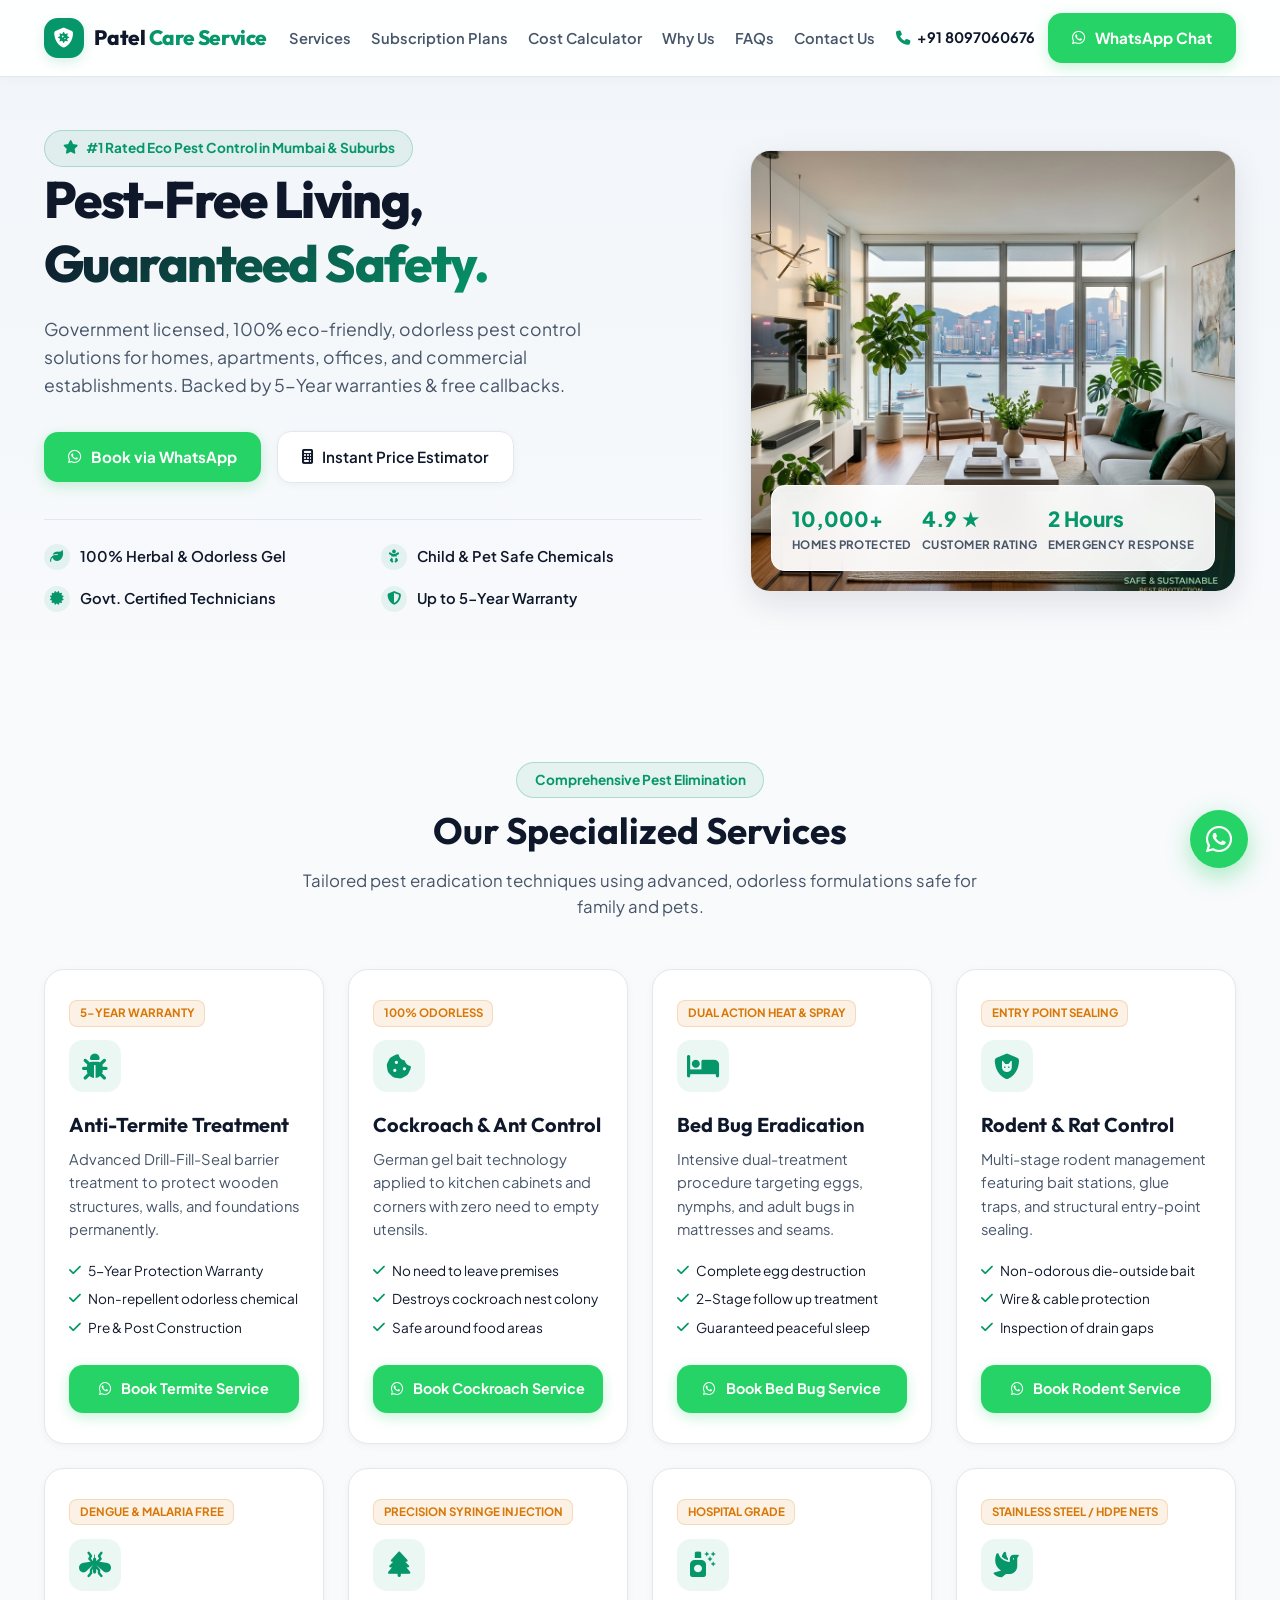
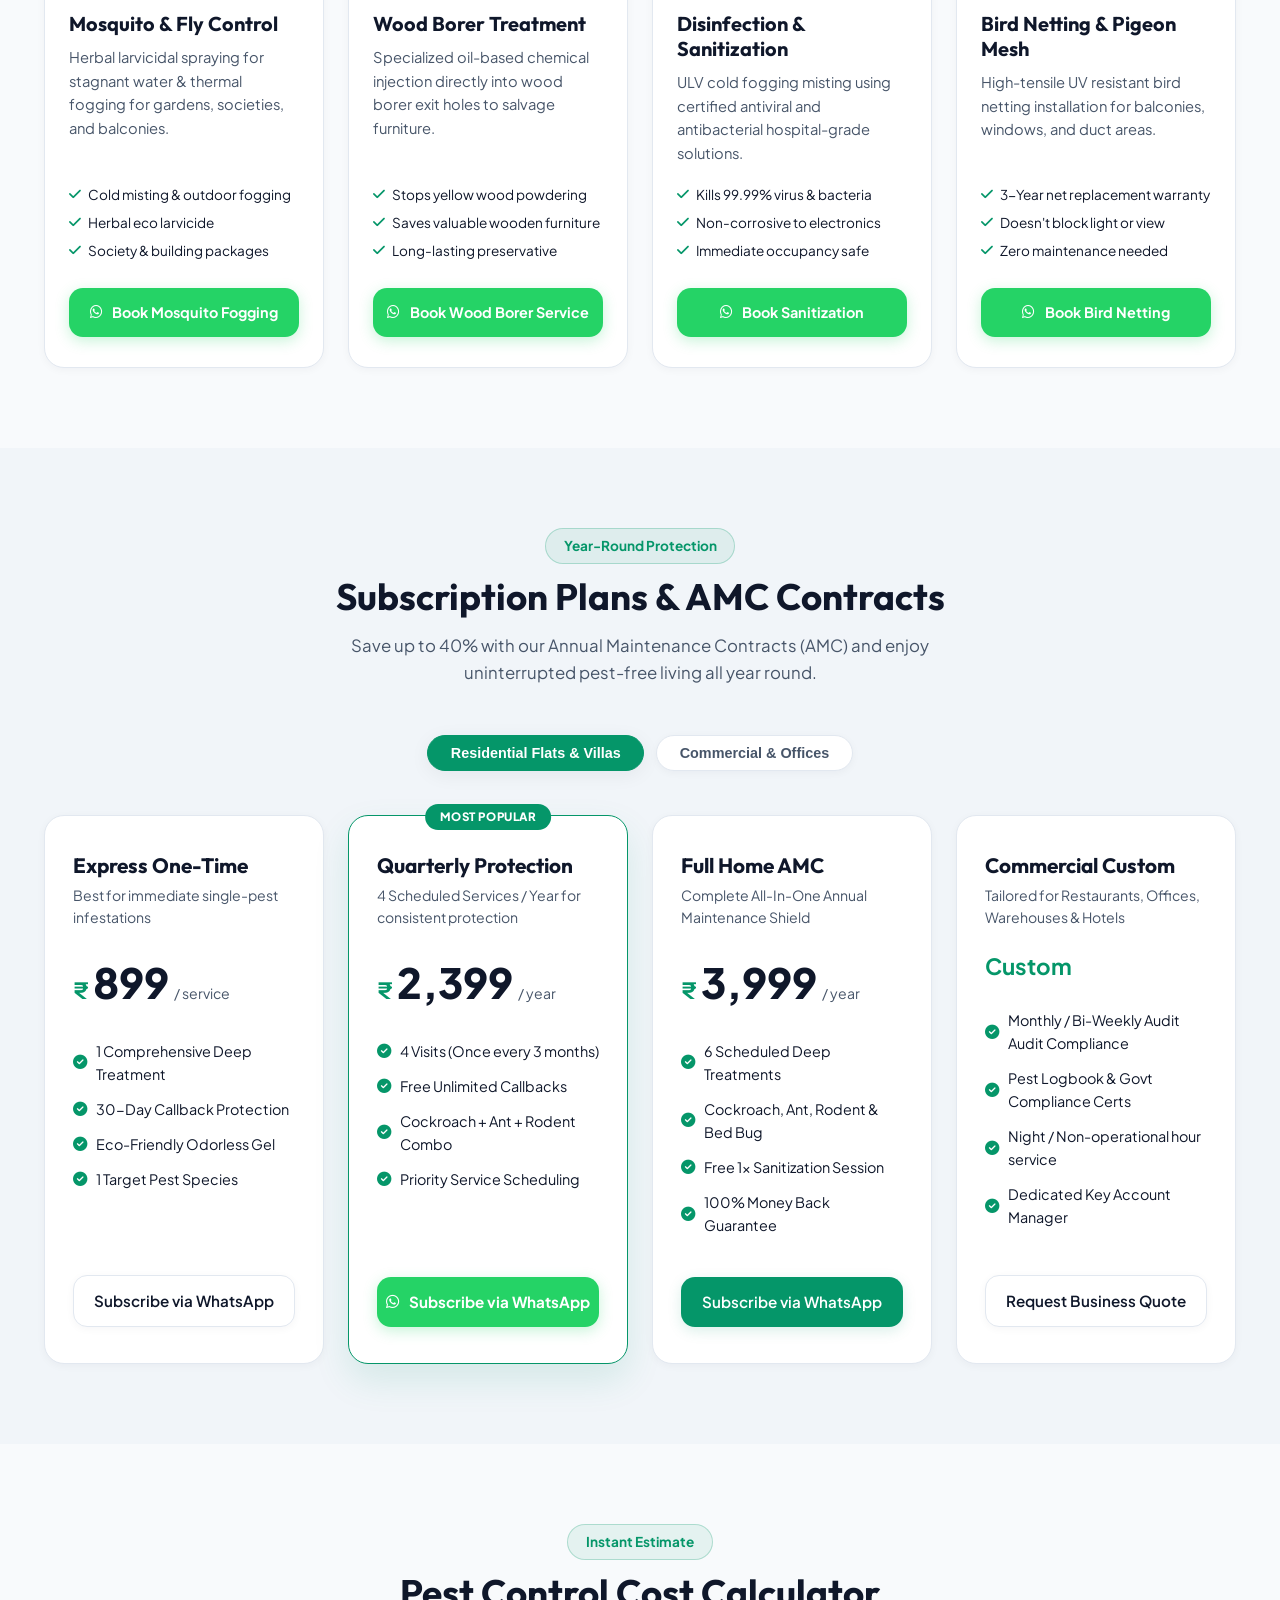
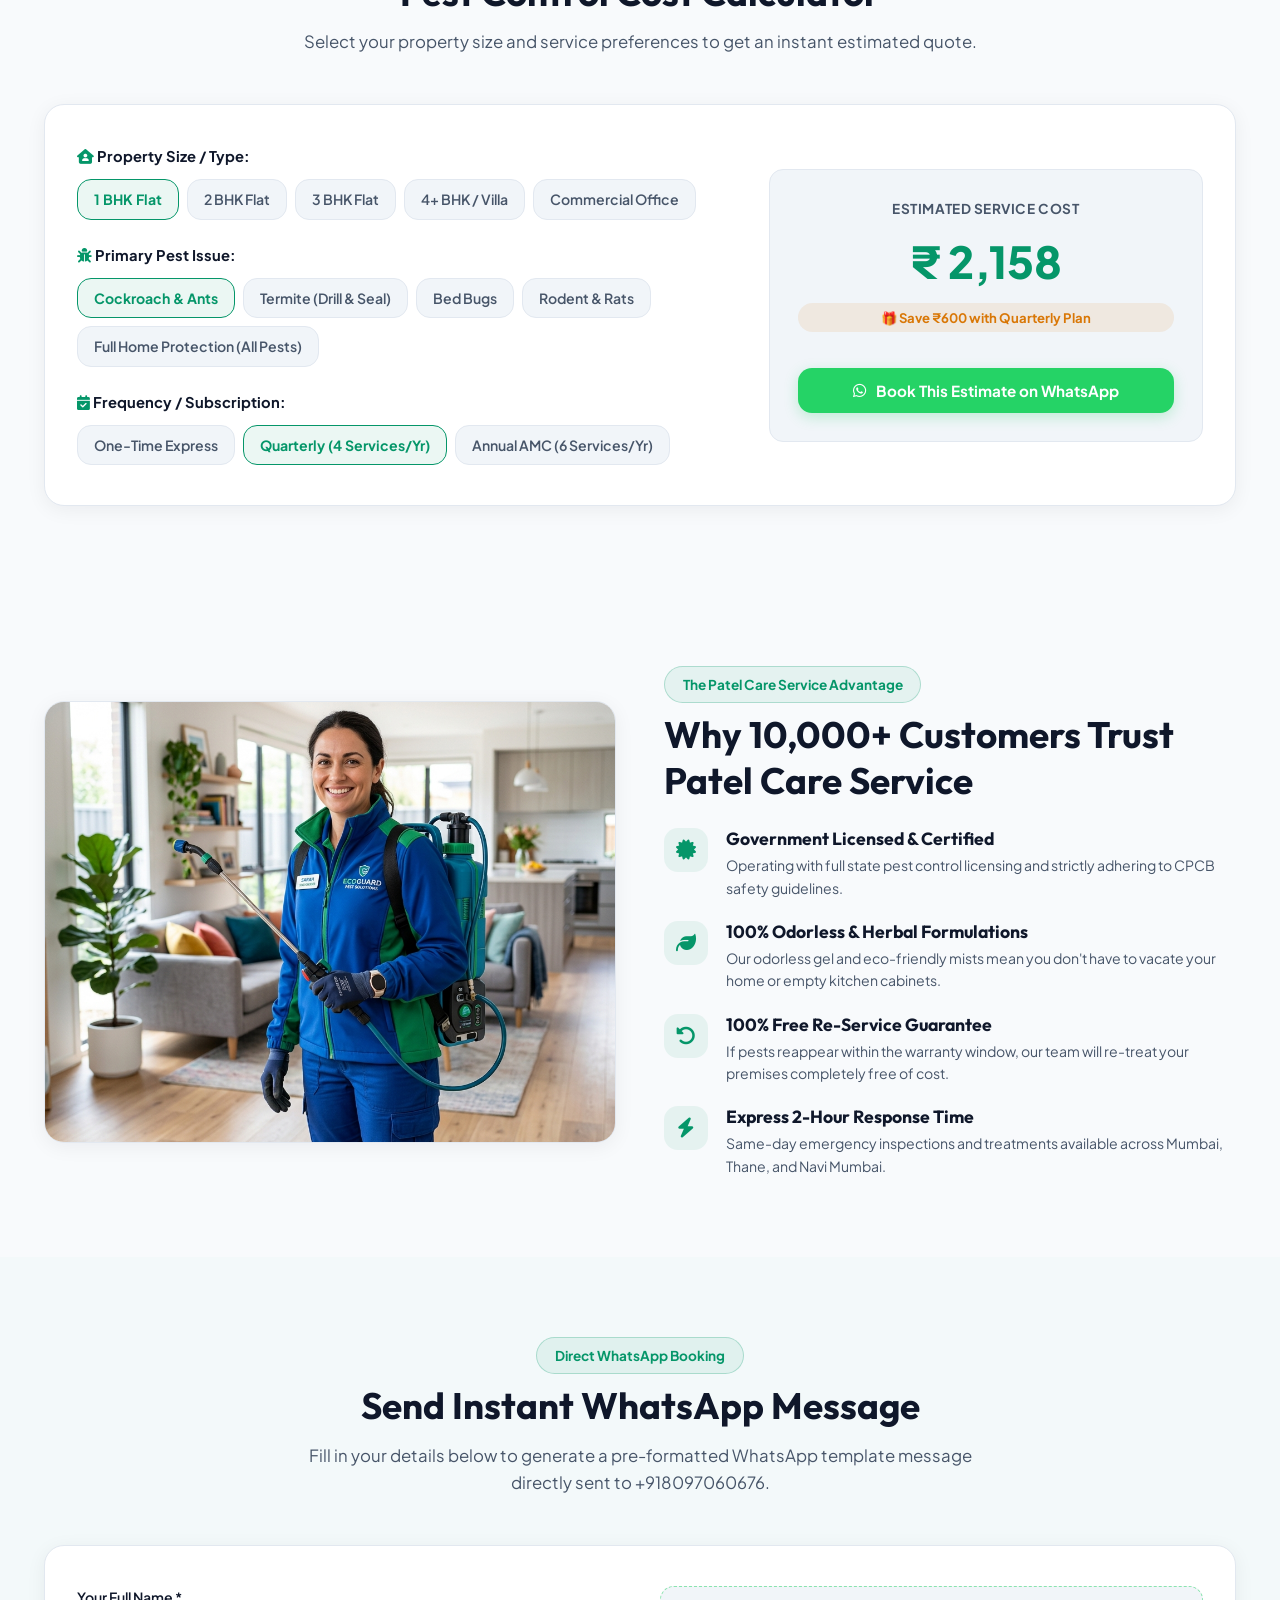
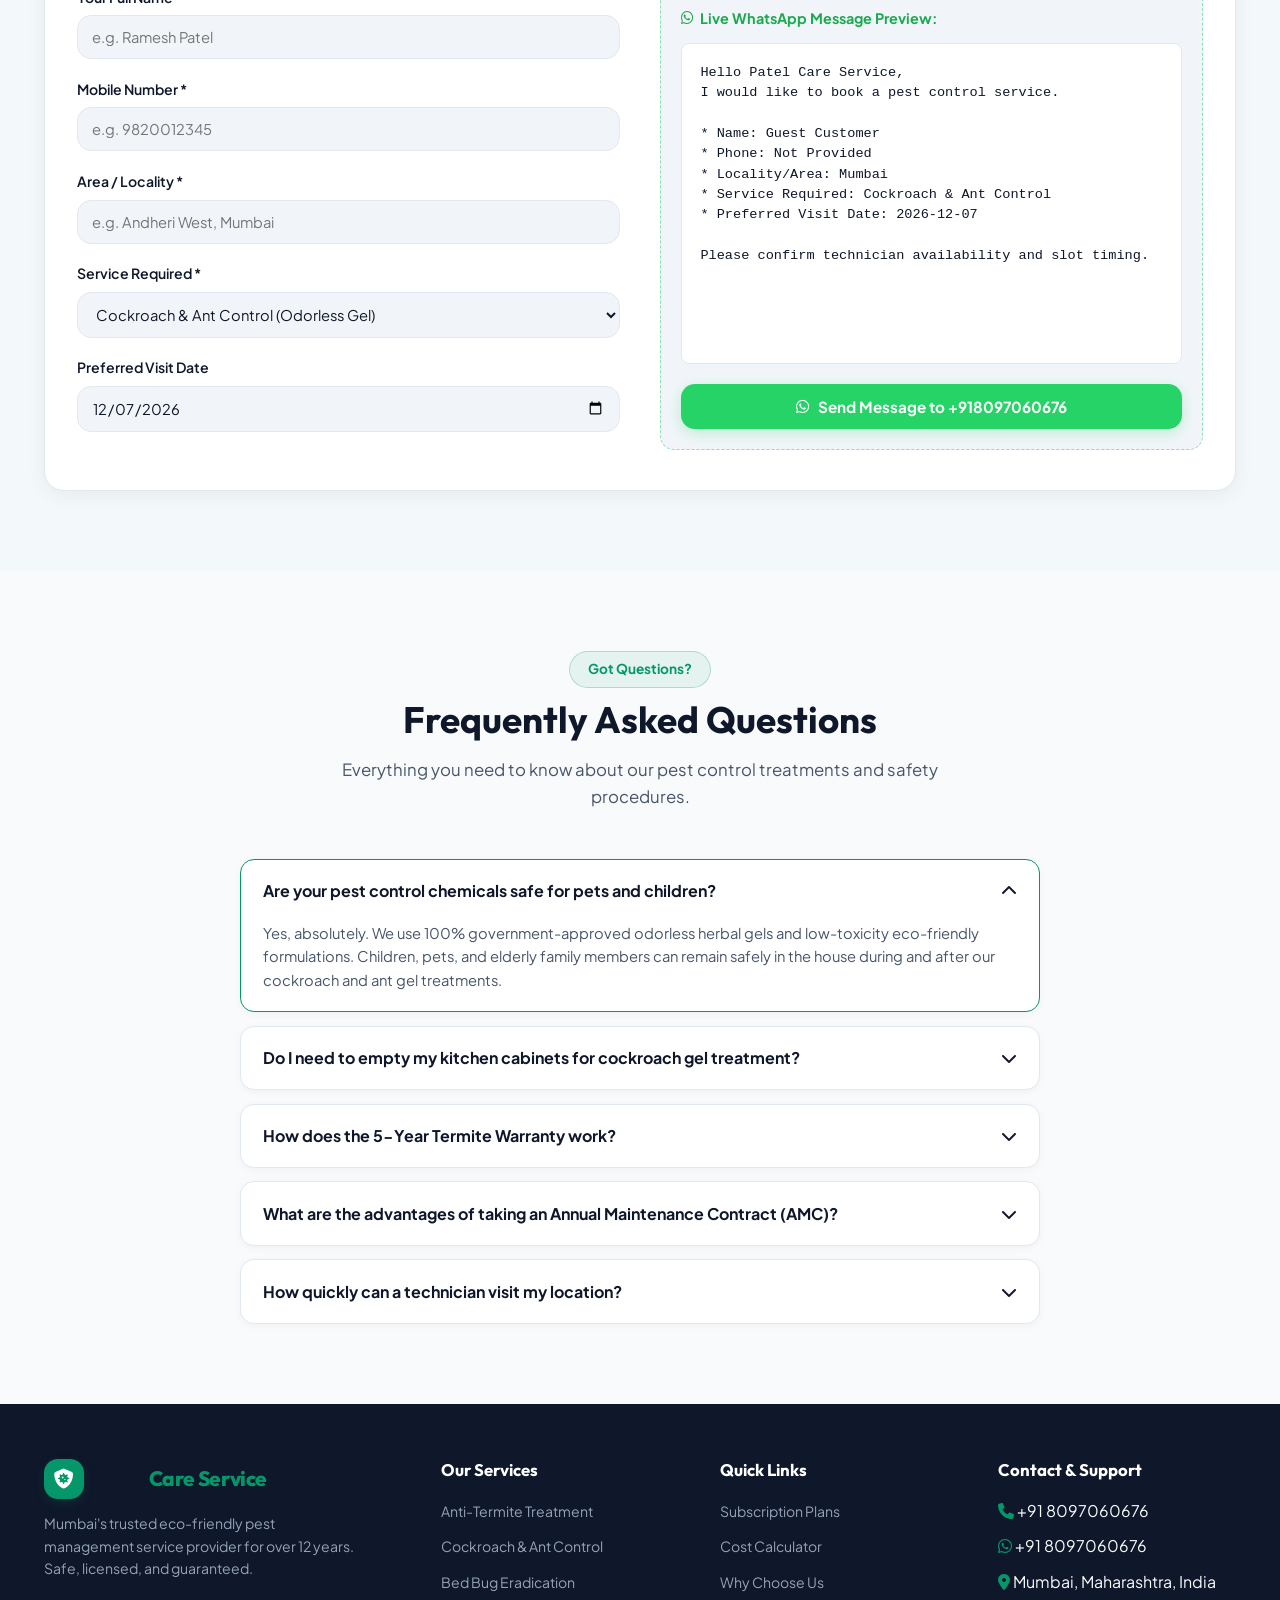
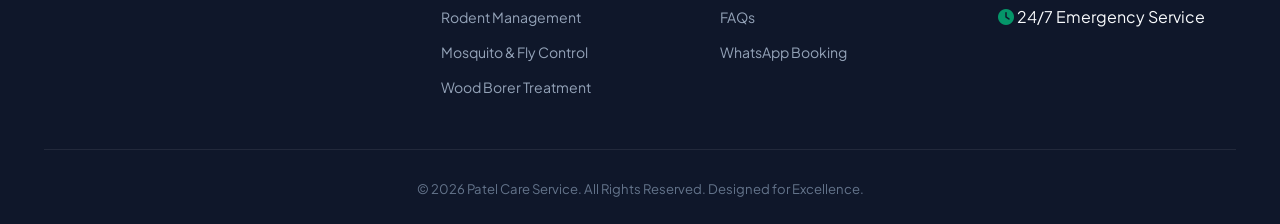
==== commit 83867b4c: "changed name patel care service" ====
--- a/index.html
+++ b/index.html
@@ -3,8 +3,33 @@
 <head>
   <meta charset="UTF-8">
   <meta name="viewport" content="width=device-width, initial-scale=1.0">
-  <title>Patel Pest Control | Govt Licensed Eco-Friendly Pest Control & AMC Services</title>
-  <meta name="description" content="Patel Pest Control provides 100% safe, odorless, and eco-friendly pest control services for home and commercial premises. Termite, Cockroach, Bed Bug, Rodent & AMC Subscription plans. Contact +918097060676.">
+  <title>Patel Care Service | Govt Licensed Eco-Friendly Pest Control & AMC Services</title>
+  <meta name="description" content="Patel Care Service provides 100% safe, odorless, and eco-friendly pest control services for home and commercial premises. Termite, Cockroach, Bed Bug, Rodent & AMC Subscription plans. Contact +918097060676.">
+
+  <!-- Favicon -->
+  <link rel="icon" type="image/png" href="assets/favicon.png">
+  <link rel="apple-touch-icon" href="assets/favicon.png">
+
+  <!-- Open Graph Meta Tags for WhatsApp & Social Link Sharing -->
+  <meta property="og:type" content="website">
+  <meta property="og:url" content="https://patel-pest-service.vercel.app/">
+  <meta property="og:title" content="Patel Care Service | Govt Licensed Eco-Friendly Pest Services">
+  <meta property="og:description" content="100% Herbal & Odorless Pest Control for Homes & Commercial Premises. Anti-Termite, Cockroach, Bed Bug, Rodent & AMC Subscription plans. Contact +91 8097060676.">
+  <meta property="og:image" content="https://patel-pest-service.vercel.app/assets/og-preview.png">
+  <meta property="og:image:secure_url" content="https://patel-pest-service.vercel.app/assets/og-preview.png">
+  <meta property="og:image:type" content="image/png">
+  <meta property="og:image:width" content="1200">
+  <meta property="og:image:height" content="630">
+  <meta property="og:site_name" content="Patel Care Service">
+
+  <!-- Twitter Meta Tags -->
+  <meta name="twitter:card" content="summary_large_image">
+  <meta name="twitter:domain" content="patel-pest-service.vercel.app">
+  <meta name="twitter:url" content="https://patel-pest-service.vercel.app/">
+  <meta name="twitter:title" content="Patel Care Service | Govt Licensed Eco-Friendly Pest Services">
+  <meta name="twitter:description" content="100% Herbal & Odorless Pest Control for Homes & Offices. Termite, Cockroach, Bed Bug, Rodent & AMC Subscription plans. Contact +91 8097060676.">
+  <meta name="twitter:image" content="https://patel-pest-service.vercel.app/assets/og-preview.png">
+
   <link rel="stylesheet" href="styles.css">
   <!-- Font Awesome Icons -->
   <link rel="stylesheet" href="https://cdnjs.cloudflare.com/ajax/libs/font-awesome/6.4.0/css/all.min.css">
@@ -12,7 +37,7 @@
 <body>
 
   <!-- Floating WhatsApp CTA -->
-  <a href="https://wa.me/918097060676?text=Hi%20Patel%20Pest%20Control%2C%20I%20need%20an%20urgent%20pest%20control%20inspection." 
+  <a href="https://wa.me/918097060676?text=Hi%20Patel%20Care%20Service%2C%20I%20need%20an%20urgent%20pest%20control%20inspection." 
      target="_blank" 
      rel="noopener noreferrer" 
      class="whatsapp-float" 
@@ -29,7 +54,7 @@
           <i class="fa-solid fa-shield-virus"></i>
         </div>
         <div class="brand-name">
-          Patel <span class="text-emerald">Pest Control</span>
+          Patel <span class="text-emerald">Care Service</span>
         </div>
       </a>
 
@@ -54,7 +79,7 @@
           <i class="fa-solid fa-phone text-emerald"></i>
           <span>+91 8097060676</span>
         </a>
-        <a href="https://wa.me/918097060676?text=Hello%20Patel%20Pest%20Control%2C%20I%20would%20like%20to%20inquire%20about%20your%20services." 
+        <a href="https://wa.me/918097060676?text=Hello%20Patel%20Care%20Service%2C%20I%20would%20like%20to%20inquire%20about%20your%20services." 
            target="_blank" 
            rel="noopener noreferrer" 
            class="btn btn-whatsapp" 
@@ -86,7 +111,7 @@
         </p>
 
         <div class="hero-actions">
-          <a href="https://wa.me/918097060676?text=Hi%20Patel%20Pest%20Control%2C%20I%20want%20to%20book%20a%20free%20pest%20inspection%20service." 
+          <a href="https://wa.me/918097060676?text=Hi%20Patel%20Care%20Service%2C%20I%20want%20to%20book%20a%20free%20pest%20inspection%20service." 
              target="_blank" 
              rel="noopener noreferrer" 
              class="btn btn-whatsapp" 
@@ -122,7 +147,7 @@
 
       <div class="hero-image-wrapper">
         <div class="hero-card">
-          <img src="assets/hero.png" alt="Patel Pest Control - Clean Modern Home">
+          <img src="assets/hero.png" alt="Patel Care Service - Clean Modern Home">
           <div class="hero-floating-badge">
             <div class="stat-item">
               <div class="stat-number">10,000+</div>
@@ -169,7 +194,7 @@
             <li><i class="fa-solid fa-check"></i> Non-repellent odorless chemical</li>
             <li><i class="fa-solid fa-check"></i> Pre & Post Construction</li>
           </ul>
-          <a href="https://wa.me/918097060676?text=Hi%20Patel%20Pest%20Control%2C%20I%20want%20to%20book%20Anti-Termite%20Treatment." 
+          <a href="https://wa.me/918097060676?text=Hi%20Patel%20Care%20Service%2C%20I%20want%20to%20book%20Anti-Termite%20Treatment." 
              target="_blank" rel="noopener noreferrer" class="btn btn-whatsapp" style="width: 100%; font-size: 0.9rem;">
             <i class="fa-brands fa-whatsapp"></i> Book Termite Service
           </a>
@@ -190,7 +215,7 @@
             <li><i class="fa-solid fa-check"></i> Destroys cockroach nest colony</li>
             <li><i class="fa-solid fa-check"></i> Safe around food areas</li>
           </ul>
-          <a href="https://wa.me/918097060676?text=Hi%20Patel%20Pest%20Control%2C%20I%20need%20Cockroach%20%26%20Ant%20Control%20service." 
+          <a href="https://wa.me/918097060676?text=Hi%20Patel%20Care%20Service%2C%20I%20need%20Cockroach%20%26%20Ant%20Control%20service." 
              target="_blank" rel="noopener noreferrer" class="btn btn-whatsapp" style="width: 100%; font-size: 0.9rem;">
             <i class="fa-brands fa-whatsapp"></i> Book Cockroach Service
           </a>
@@ -211,7 +236,7 @@
             <li><i class="fa-solid fa-check"></i> 2-Stage follow up treatment</li>
             <li><i class="fa-solid fa-check"></i> Guaranteed peaceful sleep</li>
           </ul>
-          <a href="https://wa.me/918097060676?text=Hi%20Patel%20Pest%20Control%2C%20I%20need%20urgent%20Bed%20Bug%20Treatment." 
+          <a href="https://wa.me/918097060676?text=Hi%20Patel%20Care%20Service%2C%20I%20need%20urgent%20Bed%20Bug%20Treatment." 
              target="_blank" rel="noopener noreferrer" class="btn btn-whatsapp" style="width: 100%; font-size: 0.9rem;">
             <i class="fa-brands fa-whatsapp"></i> Book Bed Bug Service
           </a>
@@ -232,7 +257,7 @@
             <li><i class="fa-solid fa-check"></i> Wire & cable protection</li>
             <li><i class="fa-solid fa-check"></i> Inspection of drain gaps</li>
           </ul>
-          <a href="https://wa.me/918097060676?text=Hi%20Patel%20Pest%20Control%2C%20I%20want%20to%20inquire%20about%20Rodent%20%26%20Rat%20Control." 
+          <a href="https://wa.me/918097060676?text=Hi%20Patel%20Care%20Service%2C%20I%20want%20to%20inquire%20about%20Rodent%20%26%20Rat%20Control." 
              target="_blank" rel="noopener noreferrer" class="btn btn-whatsapp" style="width: 100%; font-size: 0.9rem;">
             <i class="fa-brands fa-whatsapp"></i> Book Rodent Service
           </a>
@@ -253,7 +278,7 @@
             <li><i class="fa-solid fa-check"></i> Herbal eco larvicide</li>
             <li><i class="fa-solid fa-check"></i> Society & building packages</li>
           </ul>
-          <a href="https://wa.me/918097060676?text=Hi%20Patel%20Pest%20Control%2C%20I%20need%20Mosquito%20%26%20Fly%20Fogging%20service." 
+          <a href="https://wa.me/918097060676?text=Hi%20Patel%20Care%20Service%2C%20I%20need%20Mosquito%20%26%20Fly%20Fogging%20service." 
              target="_blank" rel="noopener noreferrer" class="btn btn-whatsapp" style="width: 100%; font-size: 0.9rem;">
             <i class="fa-brands fa-whatsapp"></i> Book Mosquito Fogging
           </a>
@@ -274,7 +299,7 @@
             <li><i class="fa-solid fa-check"></i> Saves valuable wooden furniture</li>
             <li><i class="fa-solid fa-check"></i> Long-lasting preservative</li>
           </ul>
-          <a href="https://wa.me/918097060676?text=Hi%20Patel%20Pest%20Control%2C%20I%20need%20Wood%20Borer%20furniture%20treatment." 
+          <a href="https://wa.me/918097060676?text=Hi%20Patel%20Care%20Service%2C%20I%20need%20Wood%20Borer%20furniture%20treatment." 
              target="_blank" rel="noopener noreferrer" class="btn btn-whatsapp" style="width: 100%; font-size: 0.9rem;">
             <i class="fa-brands fa-whatsapp"></i> Book Wood Borer Service
           </a>
@@ -295,7 +320,7 @@
             <li><i class="fa-solid fa-check"></i> Non-corrosive to electronics</li>
             <li><i class="fa-solid fa-check"></i> Immediate occupancy safe</li>
           </ul>
-          <a href="https://wa.me/918097060676?text=Hi%20Patel%20Pest%20Control%2C%20I%20need%20Disinfection%20%26%20Sanitization%20service." 
+          <a href="https://wa.me/918097060676?text=Hi%20Patel%20Care%20Service%2C%20I%20need%20Disinfection%20%26%20Sanitization%20service." 
              target="_blank" rel="noopener noreferrer" class="btn btn-whatsapp" style="width: 100%; font-size: 0.9rem;">
             <i class="fa-brands fa-whatsapp"></i> Book Sanitization
           </a>
@@ -316,7 +341,7 @@
             <li><i class="fa-solid fa-check"></i> Doesn't block light or view</li>
             <li><i class="fa-solid fa-check"></i> Zero maintenance needed</li>
           </ul>
-          <a href="https://wa.me/918097060676?text=Hi%20Patel%20Pest%20Control%2C%20I%20need%20Bird%20Netting%20installation%20for%20balcony." 
+          <a href="https://wa.me/918097060676?text=Hi%20Patel%20Care%20Service%2C%20I%20need%20Bird%20Netting%20installation%20for%20balcony." 
              target="_blank" rel="noopener noreferrer" class="btn btn-whatsapp" style="width: 100%; font-size: 0.9rem;">
             <i class="fa-brands fa-whatsapp"></i> Book Bird Netting
           </a>
@@ -357,7 +382,7 @@
             <li><i class="fa-solid fa-circle-check"></i> Eco-Friendly Odorless Gel</li>
             <li><i class="fa-solid fa-circle-check"></i> 1 Target Pest Species</li>
           </ul>
-          <a href="https://wa.me/918097060676?text=Hi%20Patel%20Pest%20Control%2C%20I%20want%20to%20subscribe%20to%20Express%20One-Time%20Plan." 
+          <a href="https://wa.me/918097060676?text=Hi%20Patel%20Care%20Service%2C%20I%20want%20to%20subscribe%20to%20Express%20One-Time%20Plan." 
              target="_blank" rel="noopener noreferrer" class="btn btn-secondary" style="width: 100%;">
             Subscribe via WhatsApp
           </a>
@@ -378,7 +403,7 @@
             <li><i class="fa-solid fa-circle-check"></i> Cockroach + Ant + Rodent Combo</li>
             <li><i class="fa-solid fa-circle-check"></i> Priority Service Scheduling</li>
           </ul>
-          <a href="https://wa.me/918097060676?text=Hi%20Patel%20Pest%20Control%2C%20I%20want%20to%20subscribe%20to%20Quarterly%20Protection%20Plan%20(%E2%82%B92399%2Fyr)." 
+          <a href="https://wa.me/918097060676?text=Hi%20Patel%20Care%20Service%2C%20I%20want%20to%20subscribe%20to%20Quarterly%20Protection%20Plan%20(%E2%82%B92399%2Fyr)." 
              target="_blank" rel="noopener noreferrer" class="btn btn-whatsapp" style="width: 100%;">
             <i class="fa-brands fa-whatsapp"></i> Subscribe via WhatsApp
           </a>
@@ -399,7 +424,7 @@
             <li><i class="fa-solid fa-circle-check"></i> Free 1x Sanitization Session</li>
             <li><i class="fa-solid fa-circle-check"></i> 100% Money Back Guarantee</li>
           </ul>
-          <a href="https://wa.me/918097060676?text=Hi%20Patel%20Pest%20Control%2C%20I%20want%20to%20subscribe%20to%20Full%20Home%20AMC%20Plan." 
+          <a href="https://wa.me/918097060676?text=Hi%20Patel%20Care%20Service%2C%20I%20want%20to%20subscribe%20to%20Full%20Home%20AMC%20Plan." 
              target="_blank" rel="noopener noreferrer" class="btn btn-primary" style="width: 100%;">
             Subscribe via WhatsApp
           </a>
@@ -418,7 +443,7 @@
             <li><i class="fa-solid fa-circle-check"></i> Night / Non-operational hour service</li>
             <li><i class="fa-solid fa-circle-check"></i> Dedicated Key Account Manager</li>
           </ul>
-          <a href="https://wa.me/918097060676?text=Hi%20Patel%20Pest%20Control%2C%20I%20need%20a%20Custom%20Commercial%20Pest%20Control%20Quote%20for%20my%20business." 
+          <a href="https://wa.me/918097060676?text=Hi%20Patel%20Care%20Service%2C%20I%20need%20a%20Custom%20Commercial%20Pest%20Control%20Quote%20for%20my%20business." 
              target="_blank" rel="noopener noreferrer" class="btn btn-secondary" style="width: 100%;">
             Request Business Quote
           </a>
@@ -486,13 +511,13 @@
   <section class="section" id="why-us">
     <div class="container why-us-grid">
       <div class="technician-image-box">
-        <img src="assets/technician.png" alt="Patel Pest Control Certified Technician">
+        <img src="assets/technician.png" alt="Patel Care Service Certified Technician">
       </div>
 
       <div>
-        <div class="badge">The Patel Pest Control Advantage</div>
+        <div class="badge">The Patel Care Service Advantage</div>
         <h2 class="section-title" style="text-align: left; margin-bottom: 1.5rem;">
-          Why 10,000+ Customers Trust Patel Pest Control
+          Why 10,000+ Customers Trust Patel Care Service
         </h2>
 
         <div class="feature-list">
@@ -582,7 +607,7 @@
             <i class="fa-brands fa-whatsapp"></i> Live WhatsApp Message Preview:
           </div>
           <div class="preview-body" id="previewText">
-Hello Patel Pest Control,
+Hello Patel Care Service,
 I would like to book a pest control service.
 
 * Name: Guest Customer
@@ -674,7 +699,7 @@
               <i class="fa-solid fa-shield-virus"></i>
             </div>
             <div class="brand-name">
-              Patel <span class="text-emerald">Pest Control</span>
+              Patel <span class="text-emerald">Care Service</span>
             </div>
           </a>
           <p class="footer-desc">
@@ -717,7 +742,7 @@
       </div>
 
       <div class="footer-bottom">
-        <p>&copy; 2026 Patel Pest Control. All Rights Reserved. Designed for Excellence.</p>
+        <p>&copy; 2026 Patel Care Service. All Rights Reserved. Designed for Excellence.</p>
       </div>
     </div>
   </footer>
--- a/styles.css
+++ b/styles.css
@@ -1,5 +1,5 @@
 /* ==========================================================================
-   Patel Pest Control - Light Theme Design System & Responsive Layout
+   Patel Care Service - Light Theme Design System & Responsive Layout
    ========================================================================== */
 
 @import url('https://fonts.googleapis.com/css2?family=Plus+Jakarta+Sans:wght@300;400;500;600;700;800&family=Outfit:wght@400;500;600;700;800&display=swap');
